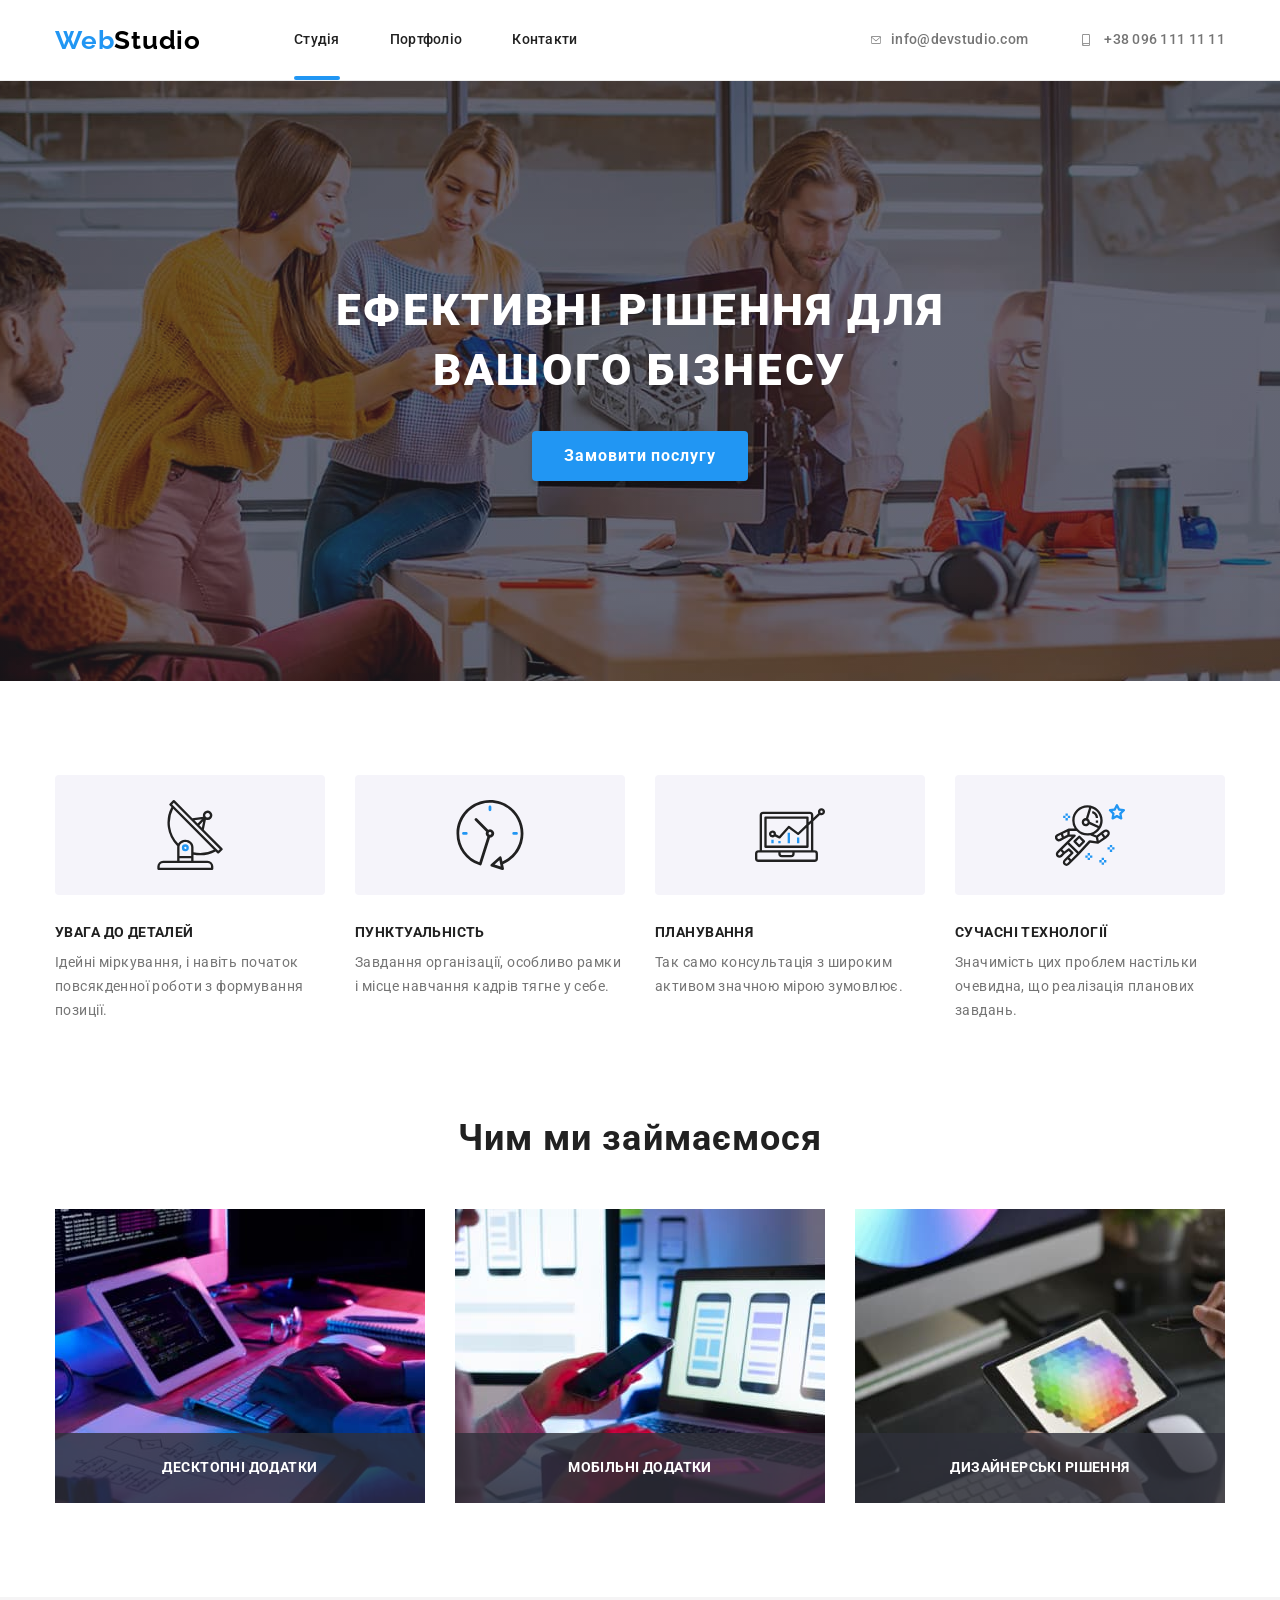
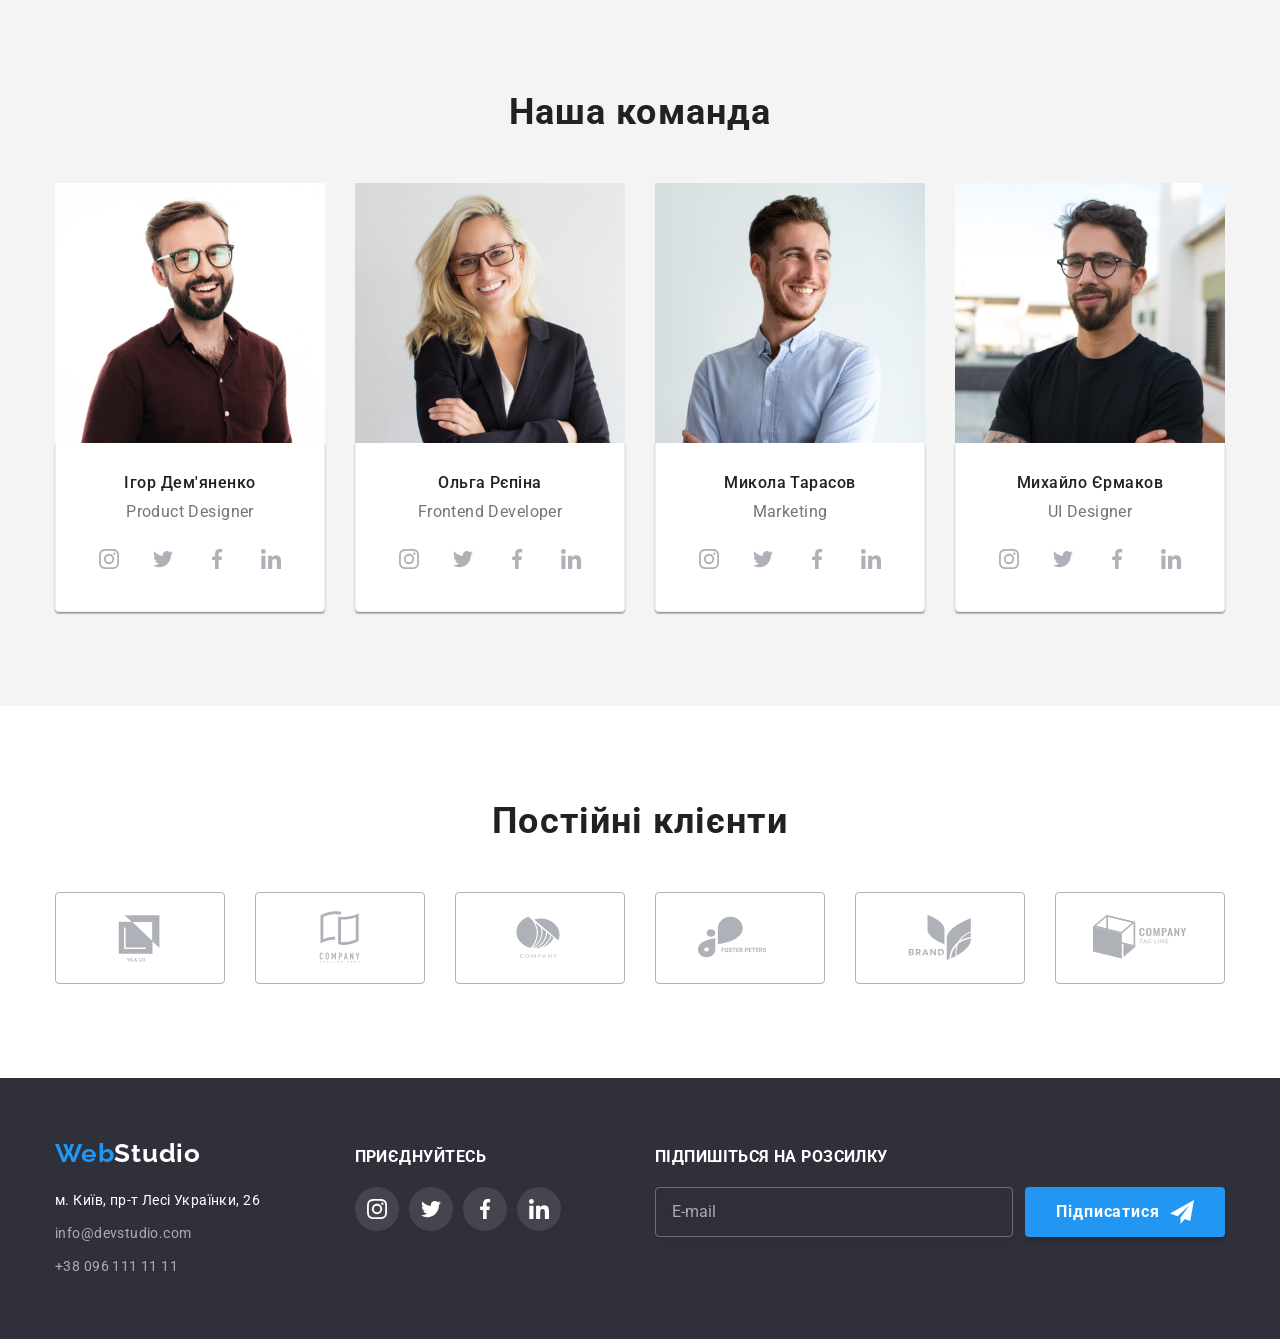
==== index.html @ af65abff "Initial commit" ====
<!DOCTYPE html>
<html lang="uk">
  <head>
    <meta charset="UTF-8" />
    <meta http-equiv="X-UA-Compatible" content="IE=edge" />
    <meta name="viewport" content="width=device-width, initial-scale=1.0" />
    <title>WebStudio</title>
    <!--Шрифты-->
    <link rel="preconnect" href="https://fonts.googleapis.com" />
    <link rel="preconnect" href="https://fonts.gstatic.com" crossorigin />
    <link
      href="https://fonts.googleapis.com/css2?family=Raleway:wght@700&family=Roboto:wght@400;500;700;900&display=swap"
      rel="stylesheet"
    />
    <!--normalize -->
    <link
      rel="stylesheet"
      href="https://cdnjs.cloudflare.com/ajax/libs/modern-normalize/1.1.0/modern-normalize.min.css"
    />
    <!--styles-->
    <link rel="stylesheet" href="./css/styles.css" />
    <link rel="stylesheet" href="./css/main.min.css" />
  </head>
  <body>
    <!--Шапка-->
    <header class="header">
      <div class="container container__header">
        <nav class="header-nav">
          <a class="logo link" href="./index.html"
            >Web<span class="logo-header">Studio</span></a
          >
          <ul class="header-nav__list">
            <li class="header-nav__item">
              <a class="header-nav__link link current" href="./index.html"
                >Студія</a
              >
            </li>
            <li class="header-nav__item">
              <a class="header-nav__link link" href="./portfolio.html"
                >Портфоліо</a
              >
            </li>
            <li class="header-nav__item">
              <a class="header-nav__link link" href="./index.html">Контакти</a>
            </li>
          </ul>
        </nav>
        <div class="container__connect">
          <ul class="header-list">
            <li class="header-item">
              <a class="header-link link" href="mailto:info@devstudio.com">
                <svg class="header-icon" width="10" height="16">
                  <use href="./images/icons.svg#icon-envelope"></use>
                </svg>
                info@devstudio.com</a
              >
            </li>
            <li class="header-item">
              <a class="header-link link" href="tel:+380961111111">
                <svg class="header-icon" width="16" height="12">
                  <use href="./images/icons.svg#icon-smartphone"></use>
                </svg>
                +38 096 111 11 11</a
              >
            </li>
          </ul>
        </div>
      </div>
    </header>
    <main>
      <!--Герой-->
      <section class="hero section">
        <div class="container">
          <h1 class="hero__title">Ефективні рішення для вашого бізнесу</h1>
          <button data-modal-open class="hero__button" type="button">
            Замовити послугу
          </button>
        </div>
      </section>
      <!--Преимущества-->
      <section class="features section">
        <div class="container">
          <h2 class="visually-hidden">Переваги</h2>
          <ul class="features__list">
            <li class="features__item">
              <div class="features__icons">
                <svg class="features-icon" width="70" height="70">
                  <use href="./images/icons.svg#icon-antenna"></use>
                </svg>
              </div>
              <h3 class="features__title">УВАГА ДО ДЕТАЛЕЙ</h3>
              <p class="features__text">
                Ідейні міркування, і навіть початок повсякденної роботи з
                формування позиції.
              </p>
            </li>
            <li class="features__item">
              <div class="features__icons">
                <svg class="features-icon" width="70" height="70">
                  <use href="./images/icons.svg#icon-clock"></use>
                </svg>
              </div>
              <h3 class="features__title">ПУНКТУАЛЬНІСТЬ</h3>
              <p class="features__text">
                Завдання організації, особливо рамки і місце навчання кадрів
                тягне у себе.
              </p>
            </li>
            <li class="features__item">
              <div class="features__icons">
                <svg class="features-icon" width="70" height="70">
                  <use href="./images/icons.svg#icon-diagram"></use>
                </svg>
              </div>
              <h3 class="features__title">ПЛАНУВАННЯ</h3>
              <p class="features__text">
                Так само консультація з широким активом значною мірою зумовлює.
              </p>
            </li>
            <li class="features__item">
              <div class="features__icons">
                <svg class="features-icon" width="70" height="70">
                  <use href="./images/icons.svg#icon-astronaut"></use>
                </svg>
              </div>
              <h3 class="features__title">СУЧАСНІ ТЕХНОЛОГІЇ</h3>
              <p class="features__text">
                Значимість цих проблем настільки очевидна, що реалізація
                планових завдань.
              </p>
            </li>
          </ul>
        </div>
      </section>
      <!--Виды работ-->
      <section class="works section">
        <div class="container">
          <h2 class="works-title">Чим ми займаємося</h2>
          <ul class="works-list">
            <li class="works-item">
              <img src="./images/box-1.jpg" alt="види робіт" width="370" />
              <div class="works-top">
                <p class="works-text">Десктопні додатки</p>
              </div>
            </li>
            <li class="works-item">
              <img src="./images/box-2.jpg" alt="види робіт" width="370" />
              <div class="works-top">
                <p class="works-text">Мобільні додатки</p>
              </div>
            </li>
            <li class="works-item">
              <img src="./images/box-3.jpg" alt="види робіт" width="370" />
              <div class="works-top">
                <p class="works-text">Дизайнерські рішення</p>
              </div>
            </li>
          </ul>
        </div>
      </section>
      <!--Команда-->
      <section class="team section">
        <div class="container">
          <h2 class="team-title">Наша команда</h2>
          <ul class="team-list">
            <li class="team-item">
              <img src="./images/com-1.jpg" alt="портрет" width="270" />
              <div class="team-wrap">
                <h3 class="team-title-secondary">Ігор Дем'яненко</h3>
                <p class="team-text" lang="en">Product Designer</p>
                <ul class="team-soc-list list">
                  <li class="team-soc-item">
                    <a href="" target="_blank" class="team-soc-link link">
                      <svg class="team-soc-icon" width="20" height="20">
                        <use href="./images/icons.svg#icon-instagram"></use>
                      </svg>
                    </a>
                  </li>
                  <li class="team-soc-item">
                    <a href="" target="_blank" class="team-soc-link link"
                      ><svg class="team-soc-icon" width="20" height="20">
                        <use href="./images/icons.svg#icon-twitter"></use>
                      </svg>
                    </a>
                  </li>
                  <li class="team-soc-item">
                    <a href="" target="_blank" class="team-soc-link link"
                      ><svg class="team-soc-icon" width="20" height="20">
                        <use href="./images/icons.svg#icon-facebook"></use>
                      </svg>
                    </a>
                  </li>
                  <li class="team-soc-item">
                    <a href="" target="_blank" class="team-soc-link link"
                      ><svg class="team-soc-icon" width="20" height="20">
                        <use href="./images/icons.svg#icon-linkedin"></use>
                      </svg>
                    </a>
                  </li>
                </ul>
              </div>
            </li>
            <li class="team-item">
              <img src="./images/com-2.jpg" alt="портрет" width="270" />
              <div class="team-wrap">
                <h3 class="team-title-secondary">Ольга Рєпіна</h3>
                <p class="team-text" lang="en">Frontend Developer</p>
                <ul class="team-soc-list list">
                  <li class="team-soc-item">
                    <a href="" target="_blank" class="team-soc-link link">
                      <svg class="team-soc-icon" width="20" height="20">
                        <use href="./images/icons.svg#icon-instagram"></use>
                      </svg>
                    </a>
                  </li>
                  <li class="team-soc-item">
                    <a href="" target="_blank" class="team-soc-link link"
                      ><svg class="team-soc-icon" width="20" height="20">
                        <use href="./images/icons.svg#icon-twitter"></use>
                      </svg>
                    </a>
                  </li>
                  <li class="team-soc-item">
                    <a href="" target="_blank" class="team-soc-link link"
                      ><svg class="team-soc-icon" width="20" height="20">
                        <use href="./images/icons.svg#icon-facebook"></use>
                      </svg>
                    </a>
                  </li>
                  <li class="team-soc-item">
                    <a href="" target="_blank" class="team-soc-link link"
                      ><svg class="team-soc-icon" width="20" height="20">
                        <use href="./images/icons.svg#icon-linkedin"></use>
                      </svg>
                    </a>
                  </li>
                </ul>
              </div>
            </li>
            <li class="team-item">
              <img src="./images/com-3.jpg" alt="портрет" width="270" />
              <div class="team-wrap">
                <h3 class="team-title-secondary">Микола Тарасов</h3>
                <p class="team-text" lang="en">Marketing</p>
                <ul class="team-soc-list list">
                  <li class="team-soc-item">
                    <a href="" target="_blank" class="team-soc-link link">
                      <svg class="team-soc-icon" width="20" height="20">
                        <use href="./images/icons.svg#icon-instagram"></use>
                      </svg>
                    </a>
                  </li>
                  <li class="team-soc-item">
                    <a href="" target="_blank" class="team-soc-link link"
                      ><svg class="team-soc-icon" width="20" height="20">
                        <use href="./images/icons.svg#icon-twitter"></use>
                      </svg>
                    </a>
                  </li>
                  <li class="team-soc-item">
                    <a href="" target="_blank" class="team-soc-link link"
                      ><svg class="team-soc-icon" width="20" height="20">
                        <use href="./images/icons.svg#icon-facebook"></use>
                      </svg>
                    </a>
                  </li>
                  <li class="team-soc-item">
                    <a href="" target="_blank" rel="" class="team-soc-link link"
                      ><svg class="team-soc-icon" width="20" height="20">
                        <use href="./images/icons.svg#icon-linkedin"></use>
                      </svg>
                    </a>
                  </li>
                </ul>
              </div>
            </li>
            <li class="team-item">
              <img src="./images/com-4.jpg" alt="портрет" width="270" />
              <div class="team-wrap">
                <h3 class="team-title-secondary">Михайло Єрмаков</h3>
                <p class="team-text" lang="en">UI Designer</p>
                <ul class="team-soc-list list">
                  <li class="team-soc-item">
                    <a href="" target="_blank" class="team-soc-link link">
                      <svg class="team-soc-icon" width="20" height="20">
                        <use href="./images/icons.svg#icon-instagram"></use>
                      </svg>
                    </a>
                  </li>
                  <li class="team-soc-item">
                    <a href="" target="_blank" class="team-soc-link link"
                      ><svg class="team-soc-icon" width="20" height="20">
                        <use href="./images/icons.svg#icon-twitter"></use>
                      </svg>
                    </a>
                  </li>
                  <li class="team-soc-item">
                    <a href="" target="_blank" class="team-soc-link link"
                      ><svg class="team-soc-icon" width="20" height="20">
                        <use href="./images/icons.svg#icon-facebook"></use>
                      </svg>
                    </a>
                  </li>
                  <li class="team-soc-item">
                    <a href="" target="_blank" class="team-soc-link link">
                      <svg class="team-soc-icon" width="20" height="20">
                        <use href="./images/icons.svg#icon-linkedin"></use>
                      </svg>
                    </a>
                  </li>
                </ul>
              </div>
            </li>
          </ul>
        </div>
      </section>
      <!--Клиенты-->
      <section class="section">
        <div class="container">
          <h2 class="clients-title">Постійні клієнти</h2>
          <ul class="clients-list list">
            <li class="clients-item">
              <a href="" class="clients-link link">
                <svg class="clients-soc-icon" width="106" height="60">
                  <use href="./images/icons.svg#icon-Logo-1"></use>
                </svg>
              </a>
            </li>
            <li class="clients-item">
              <a href="" class="clients-link link">
                <svg class="clients-soc-icon" width="106" height="60">
                  <use href="./images/icons.svg#icon-Logo-2"></use>
                </svg>
              </a>
            </li>
            <li class="clients-item">
              <a href="" class="clients-link link">
                <svg class="clients-soc-icon" width="106" height="60">
                  <use href="./images/icons.svg#icon-Logo-3"></use>
                </svg>
              </a>
            </li>
            <li class="clients-item">
              <a href="" class="clients-link link">
                <svg class="clients-soc-icon" width="106" height="60">
                  <use href="./images/icons.svg#icon-Logo-4"></use>
                </svg>
              </a>
            </li>
            <li class="clients-item">
              <a href="" class="clients-link link">
                <svg class="clients-soc-icon" width="106" height="60">
                  <use href="./images/icons.svg#icon-Logo-5"></use>
                </svg>
              </a>
            </li>
            <li class="clients-item">
              <a href="" class="clients-link link">
                <svg class="clients-soc-icon" width="106" height="60">
                  <use href="./images/icons.svg#icon-Logo-6"></use>
                </svg>
              </a>
            </li>
          </ul>
        </div>
      </section>
    </main>
    <footer class="footer">
      <div class="container">
        <div class="footer-wrap">
          <div class="footer-left">
            <a class="logo link" href="./index.html"
              >Web<span class="logo-secondary">Studio</span></a
            >
            <address class="address">
              <ul class="footer-list">
                <li class="footer-item">
                  <a class="footer-link link address" href=""
                    >м. Київ, пр-т Лесі Українки, 26</a
                  >
                </li>
                <li class="footer-item">
                  <a class="footer-link link" href="malto:info@devstudio.com"
                    >info@devstudio.com</a
                  >
                </li>
                <li class="footer-item">
                  <a class="footer-link link" href="tel:+380961111111"
                    >+38 096 111 11 11</a
                  >
                </li>
              </ul>
            </address>
          </div>
          <div class="footer-right">
            <h3 class="footer-title">приєднуйтесь</h3>
            <ul class="footer-soc-list list">
              <li class="footer-soc-item">
                <a href="" target="_blank" class="footer-soc-link link">
                  <svg class="footer-soc-icon" width="20" height="20">
                    <use href="./images/icons.svg#icon-instagram"></use>
                  </svg>
                </a>
              </li>
              <li class="footer-soc-item">
                <a href="" target="_blank" class="footer-soc-link link"
                  ><svg class="footer-soc-icon" width="20" height="20">
                    <use href="./images/icons.svg#icon-twitter"></use>
                  </svg>
                </a>
              </li>
              <li class="footer-soc-item">
                <a href="" target="_blank" class="footer-soc-link link"
                  ><svg class="footer-soc-icon" width="20" height="20">
                    <use href="./images/icons.svg#icon-facebook"></use>
                  </svg>
                </a>
              </li>
              <li class="footer-soc-item">
                <a href="" target="_blank" class="footer-soc-link link"
                  ><svg class="footer-soc-icon" width="20" height="20">
                    <use href="./images/icons.svg#icon-linkedin"></use>
                  </svg>
                </a>
              </li>
            </ul>
          </div>
          <div class="footer-online">
            <h3 class="footer-online-title">Підпишіться на розсилку</h3>
            <form class="online-form">
              <input
                type="email"
                name="online-email"
                placeholder="E-mail"
                class="online-input"
              />
              <button type="submit" class="online-button">
                Підписатися
                <svg class="online-icon" width="24" height="24">
                  <use href="./images/icons.svg#icon-send"></use>
                </svg>
              </button>
            </form>
          </div>
        </div>
      </div>
    </footer>
    <div data-modal class="backdrop is-hidden">
      <div class="modal">
        <button data-modal-close class="modal-close" type="button">
          <svg class="modal-close-icon" width="18" height="18">
            <use href="./images/icons.svg#icon-close-black"></use>
          </svg>
        </button>
        <p class="modal-title">Залишайте свої дані, ми вам передзвонимо</p>
        <form class="modal-form">
          <div class="modal-field">
            <label for="user-name" class="input-label">Ім'я</label>
            <div class="input-wrap">
              <input
                type="text"
                name="user-name"
                id="user-name"
                class="modal-input"
              />
              <svg class="modal-input-icon" width="18" height="18">
                <use href="./images/icons.svg#icon-person"></use>
              </svg>
            </div>
          </div>
          <div class="modal-field">
            <label for="user-tel" class="input-label">Телефон</label>
            <div class="input-wrap">
              <input
                type="tel"
                name="user-tel"
                id="user-tel"
                class="modal-input"
              />
              <svg class="modal-input-icon" width="18" height="18">
                <use href="./images/icons.svg#icon-phone"></use>
              </svg>
            </div>
          </div>
          <div class="modal-field">
            <label for="user-email" class="input-label">Пошта</label>
            <div class="input-wrap">
              <input
                type="email"
                name="user-email"
                id="user-email"
                class="modal-input"
              />
              <svg class="modal-input-icon" width="18" height="18">
                <use href="./images/icons.svg#icon-email"></use>
              </svg>
            </div>
          </div>
          <div class="textarea-field">
            <label for="user-comment" class="input-label">Коментар</label>
            <textarea
              name="user-comment"
              id="user-comment"
              class="modal-textarea"
              placeholder="Введіть текст"
            ></textarea>
          </div>
          <div class="modal-checkbox">
            <input
              class="checkbox"
              type="checkbox"
              name="consent"
              id="consent"
            />
            <label class="checkbox-label" for="consent">
              <span>
                <svg class="checkbox-icon" width="16" heigh="15">
                  <use href="./images/icons.svg#icon-check"></use>
                </svg>
              </span>
              Погоджуюся з розсилкою та приймаю
              <a class="checkbox-link" href=""> Умови договору</a></label
            >
          </div>
          <button type="submit" class="modal-button">Відправити</button>
        </form>
      </div>
    </div>

    <script src="./js/mogal.js"></script>
  </body>
</html>
---- css/main.min.css ----
body{font-family:Roboto,sans-serif;color:var(--primery-text-color);background-color:var(--additional-color);font-size:14px;letter-spacing:.03em}html{box-sizing:border-box}*,*::after,*::before{box-sizing:inherit}h1,h2,h3,h4,h5,h6,p{margin:0}ul,ol{margin:0;padding-left:0;list-style:none}.link{text-decoration:none;color:inherit}img{display:block;max-width:100%;height:auto}address{font-style:normal}button{cursor:pointer}.container{width:1200px;padding-left:15px;padding-right:15px;margin:0 auto}.section{padding-top:94px;padding-bottom:94px}:root{--primery-text-color: #757575;--title-text-color: #212121;--accent-color: #2196f3;--additional-color: #ffffff}.clients-title{font-size:36px;line-height:1.17;text-align:center;letter-spacing:.03em;color:var(--title-text-color);margin-bottom:50px}.clients-list{display:flex;justify-content:center;gap:30px}.clients-item{width:calc((100% - 150px)/6);height:92px}.clients-link{width:100%;height:100%;display:flex;align-items:center;justify-content:center;color:#afb1b8;border:1px solid #afb1b8;border-radius:4px;transition:color 250ms cubic-bezier(0.4, 0, 0.2, 1),border-color 250ms cubic-bezier(0.4, 0, 0.2, 1)}.clients-link:hover,.clients-link:focus{color:var(--accent-color);border-color:var(--accent-color)}.clients-soc-icon{fill:currentColor}.features{padding-bottom:0}.features__list{display:flex;gap:30px}.visually-hidden{position:absolute;white-space:nowrap;width:1px;height:1px;overflow:hidden;border:0;padding:0;clip:rect(0 0 0 0);-webkit-clip-path:inset(50%);clip-path:inset(50%);margin:-1px}.features__title{color:var(--title-text-color);font-size:14px;line-height:1.14;letter-spacing:.03em;text-transform:uppercase;margin-bottom:10px}.features__item{width:270px}.features__text{line-height:1.71}.features__icons{display:flex;width:270px;height:120px;align-items:center;justify-content:center;background-color:#f5f4fa;border-radius:4px;margin-bottom:30px}.footer{padding:60px 0;background-color:#2f303a}.footer .logo{margin-right:0}.footer-wrap{display:flex;align-items:baseline;justify-content:space-between}.footer-link{transition:color 250ms cubic-bezier(0.4, 0, 0.2, 1)}.footer-link:hover,.footer-link:focus{color:var(--accent-color)}.address{margin-top:20px}.footer-item:not(:last-child){margin-bottom:9px}.logo-secondary{color:var(--additional-color)}.footer-link.address{color:var(--additional-color);line-height:1.71;letter-spacing:.03em}.footer-link{color:rgba(255,255,255,.6);line-height:1.71;letter-spacing:.03em;font-style:normal}.footer-title{color:var(--additional-color);font-weight:700;line-height:1.14;letter-spacing:.03em;text-transform:uppercase}.footer-soc-list{display:flex;justify-items:center;gap:10px;margin-top:20px}.footer-soc-item{width:44px;height:44px}.footer-soc-link{width:100%;height:100%;display:flex;align-items:center;justify-content:center;border-radius:50%;background-color:rgba(255,255,255,.1);transition:background-color 250ms cubic-bezier(0.4, 0, 0.2, 1)}.footer-soc-link:hover,.footer-soc-link:focus{background-color:var(--accent-color)}.footer-soc-icon{fill:var(--additional-color)}.footer-online-title{line-height:1.14;text-transform:uppercase;color:#fff;margin-bottom:20px}.online-form{display:flex}.online-input{width:358px;height:50px;margin-right:12px;padding:15px 16px;border:1px solid rgba(255,255,255,.3019607843);filter:drop-shadow(0px 4px 4px rgba(0, 0, 0, 0.15));border-radius:4px;color:var(--additional-color);background-color:rgba(0,0,0,0)}.online-input::-moz-placeholder{font-size:16px;line-height:1.25;color:rgba(255,255,255,.6)}.online-input:-ms-input-placeholder{font-size:16px;line-height:1.25;color:rgba(255,255,255,.6)}.online-input::placeholder{font-size:16px;line-height:1.25;color:rgba(255,255,255,.6)}.online-button{width:200px;height:50px;font-weight:700;font-size:16px;line-height:1.88;letter-spacing:.06em;display:flex;align-items:center;justify-content:center;gap:10px;color:#fff;background-color:var(--accent-color);box-shadow:0px 4px 4px rgba(0,0,0,.15);border-radius:4px;border:none}.online-icon{align-items:center;justify-content:center}.header{background-color:var(--additional-color);border-bottom:1px solid #ececec}.container__header{display:flex}.container__connect{margin-left:auto}.header-nav{display:flex;align-items:center}.header-nav__list{display:flex;gap:50px}.header-list{display:flex;gap:50px}.logo{font-family:"Raleway",sans-serif;font-style:normal;color:var(--accent-color);font-weight:700;font-size:26px;line-height:1.19;letter-spacing:.03em;margin-right:93px;margin-left:auto}.logo:hover,.logo:focus{color:var(--accent-color)}.logo-header{color:#000}.header-nav__link{color:var(--title-text-color);font-weight:500;line-height:1.14;letter-spacing:.02em;display:flex;align-items:baseline;padding:32px 0;transition:color 250ms cubic-bezier(0.4, 0, 0.2, 1)}.header-nav__link:hover,.header-nav__link:focus,.header-nav__link .header-nav__link.current{color:var(--accent-color)}.header-nav__item{position:relative}.current::after{content:" ";display:block;position:absolute;bottom:0;height:4px;width:100%;background-color:#2196f3;border-radius:2px}.header-link{color:var(--primery-text-color);font-weight:500;line-height:1.14;letter-spacing:.02em;display:flex;padding-top:32px;padding-bottom:32px;align-items:center;gap:10px;transition:color 250ms cubic-bezier(0.4, 0, 0.2, 1)}.header-link:hover,.header-link:focus{color:var(--accent-color)}.header-icon{fill:currentColor}.hero{padding:200px 0;text-align:center;background-image:linear-gradient(rgba(47, 48, 58, 0.4), rgba(47, 48, 58, 0.4)),url(../images/hero-bg.jpg);background-repeat:no-repeat;background-position:center;background-size:cover;max-width:1600px;margin:0 auto}.hero__title{color:var(--additional-color);font-weight:900;font-size:44px;line-height:1.36;text-align:center;letter-spacing:.06em;text-transform:uppercase;width:696px;height:120px;margin-right:auto;margin-bottom:30px;margin-left:auto}.hero__button{font-family:inherit;color:var(--additional-color);background-color:var(--accent-color);font-weight:700;font-size:16px;line-height:1.88;display:flex;align-items:center;text-align:center;letter-spacing:.06em;padding:10px 32px;min-width:216px;height:50px;box-shadow:0px 4px 4px rgba(0,0,0,.15);border-radius:4px;margin:0 auto;border:none}.backdrop{position:fixed;top:0;width:100%;height:100%;background-color:rgba(0,0,0,.2);transition:opacity 250ms cubic-bezier(0.4, 0, 0.2, 1),visibility 250ms cubic-bezier(0.4, 0, 0.2, 1)}.backdrop.is-hidden{visibility:hidden;opacity:0;pointer-events:none}.modal{position:absolute;top:50%;left:50%;transform:translate(-50%, -50%);width:528px;min-height:581px;background-color:var(--additional-color);box-shadow:0px 1px 3px rgba(0,0,0,.12),0px 1px 1px rgba(0,0,0,.14),0px 2px 1px rgba(0,0,0,.2);border-radius:4px;padding:40px}.modal-close{width:30px;height:30px;background-color:rgba(0,0,0,0);border-radius:50%;border:1px solid rgba(0,0,0,.1);position:absolute;right:8px;top:8px;display:flex;align-items:center;justify-content:center;transition:color 250ms cubic-bezier(0.4, 0, 0.2, 1)}.modal-close:hover,.modal-close:focus{color:var(--accent-color)}.modal-close-icon{fill:currentColor}.modal-title{font-weight:700;font-size:20px;line-height:1.15;text-align:center;margin-bottom:12px;color:var(--title-text-color)}.modal-field{margin-bottom:10px}.input-label{display:block;font-size:12px;line-height:1.17;margin-bottom:4px;letter-spacing:.01em;color:#757575}.modal-input{width:100%;height:40px;border:1px solid rgba(33,33,33,.2);border-radius:4px;padding:11px 35px;outline:rgba(0,0,0,0);transition:border 250ms cubic-bezier(0.4, 0, 0.2, 1)}.modal-input:focus{border:1px solid #2196f3}.textarea-field{margin-bottom:20px}.modal-textarea{display:block;width:100%;height:120px;border:1px solid rgba(33,33,33,.2);border-radius:4px;padding:12px 16px;resize:none;transition:border 250ms cubic-bezier(0.4, 0, 0.2, 1);outline:none}.modal-textarea:focus{border:1px solid #2196f3}.modal-textarea::-moz-placeholder{font-size:12px;line-height:1.67;letter-spacing:.01em;color:rgba(117,117,117,.5)}.modal-textarea:-ms-input-placeholder{font-size:12px;line-height:1.67;letter-spacing:.01em;color:rgba(117,117,117,.5)}.modal-textarea::placeholder{font-size:12px;line-height:1.67;letter-spacing:.01em;color:rgba(117,117,117,.5)}.modal-button{font-weight:700;font-size:16px;line-height:1.88;padding:10px 52px;display:flex;align-items:center;text-align:center;letter-spacing:.06em;color:var(--additional-color);background-color:#2196f3;box-shadow:0px 4px 4px rgba(0,0,0,.15);min-width:200px;height:50px;border-radius:4px;border:none;margin:0 auto;transition:background-color 250ms cubic-bezier(0.4, 0, 0.2, 1)}.modal-button:focus,.modal-button:hover{background-color:#188ce8}.input-wrap{position:relative}.modal-input-icon{position:absolute;left:12px;top:50%;transform:translateY(-50%);transition:fill 250ms cubic-bezier(0.4, 0, 0.2, 1)}.modal-input:focus+.modal-input-icon{fill:var(--accent-color)}.modal-checkbox{margin-bottom:30px}.checkbox{-webkit-appearance:none;-moz-appearance:none;appearance:none}.checkbox-label{line-height:1.71;color:#757575;margin-left:10px;display:flex;align-items:center;justify-content:center}.checkbox-label span{width:16px;height:15px;border:2px solid #000;border-radius:3px;margin-right:8px;display:flex;align-items:center;justify-content:center;fill:rgba(0,0,0,0);transition:background-color 250ms cubic-bezier(0.4, 0, 0.2, 1),border-color 250ms cubic-bezier(0.4, 0, 0.2, 1),fill 250ms cubic-bezier(0.4, 0, 0.2, 1)}.checkbox:checked+.checkbox-label span{background-color:var(--accent-color);border-color:rgba(0,0,0,0);fill:var(--additional-color)}.checkbox-link{color:var(--accent-color);padding-left:5px}.team{background-color:#f5f4f5}.team-list{display:flex;gap:30px}.team-title{margin-bottom:50px}.team-title-secondary{color:var(--title-text-color);font-weight:500;font-size:16px;line-height:1.19;text-align:center;letter-spacing:.03em;margin-bottom:10px}.team-item{width:calc((100% - 90px)/4)}.team-wrap{padding-top:30px;padding-bottom:30px;background-color:var(--additional-color);border-right:1px solid #eee;border-bottom:1px solid #eee;border-left:1px solid #eee;border-radius:0px 0px 4px 4px;box-shadow:0px 1px 3px rgba(0,0,0,.12),0px 1px 1px rgba(0,0,0,.14),0px 2px 1px rgba(0,0,0,.2)}.team-text{font-size:16px;line-height:1.19;text-align:center;margin-bottom:16px}.team-soc-list{display:flex;justify-content:center;gap:10px}.team-soc-item{width:44px;height:44px}.team-soc-link{width:100%;height:100%;display:flex;align-items:center;justify-content:center;border-radius:50%;color:#afb1b8;transition:color 250ms cubic-bezier(0.4, 0, 0.2, 1),background-color 250ms cubic-bezier(0.4, 0, 0.2, 1)}.team-soc-link:hover,.team-soc-link:focus{background-color:var(--accent-color);color:var(--additional-color)}.team-soc-icon{fill:currentColor}.works-title{margin-bottom:50px}.works-item{width:calc((100% - 60px)/3);position:relative}.works-list{display:flex;gap:30px}.works-title,.team-title{color:var(--title-text-color);font-size:36px;line-height:1.17;text-align:center;letter-spacing:.03em}.works-top{display:flex}.works-text{position:absolute;bottom:0;padding-top:27px;width:100%;height:70px;font-weight:700;line-height:1.14;text-align:center;text-transform:uppercase;color:var(--additional-color);background-color:rgba(47,48,58,.8);align-items:center;justify-content:center}.portfolio{background-color:var(--additional-color)}.filter-list{display:flex;gap:8px;justify-content:center;margin-bottom:50px}.button{color:var(--title-text-color);background:#f5f4fa;font-family:inherit;font-weight:500;font-size:16px;line-height:1.62;text-align:center;letter-spacing:.03em;border-radius:4px;padding:6px 25px;min-width:73px;border:none;transition:color 250ms cubic-bezier(0.4, 0, 0.2, 1),background-color 250ms cubic-bezier(0.4, 0, 0.2, 1),box-shadow 250ms cubic-bezier(0.4, 0, 0.2, 1)}.button:hover,.button:focus{color:var(--additional-color);background-color:var(--accent-color);box-shadow:0px 3px 1px rgba(0,0,0,.1),0px 1px 2px rgba(0,0,0,.08),0px 2px 2px rgba(0,0,0,.12)}.filter{display:flex;flex-wrap:wrap;gap:30px}.filter-item{width:calc((100% - 60px)/3)}.filter-item:hover .filter-top-text,.filter-item:focus .filter-top-text{transform:translateX(0)}.filter-link{display:block;transition:box-shadow 250ms cubic-bezier(0.4, 0, 0.2, 1)}.filter-link:hover,.filter-link:focus{box-shadow:0px 1px 1px rgba(0,0,0,.12),0px 4px 4px rgba(0,0,0,.06),1px 4px 6px rgba(0,0,0,.16)}.filter-top-wrap{position:relative;overflow:hidden}.filter-top-text{position:absolute;top:0;padding:63px 24px;height:100%;font-size:18px;line-height:1.56;color:var(--additional-color);background-color:rgba(33,150,243,.9);transform:translateY(100%);transition:transform 250ms cubic-bezier(0.4, 0, 0.2, 1)}.filter-wrap{padding:20px 24px;background-color:var(--additional-color);border-right:1px solid #eee;border-bottom:1px solid #eee;border-left:1px solid #eee}.filter-title{color:var(--title-text-color);font-size:18px;line-height:2;letter-spacing:.06em;margin-bottom:4px}.filter-text{color:var(--primery-text-color);font-size:16px;line-height:1.88;letter-spacing:.03em}/*# sourceMappingURL=main.min.css.map */
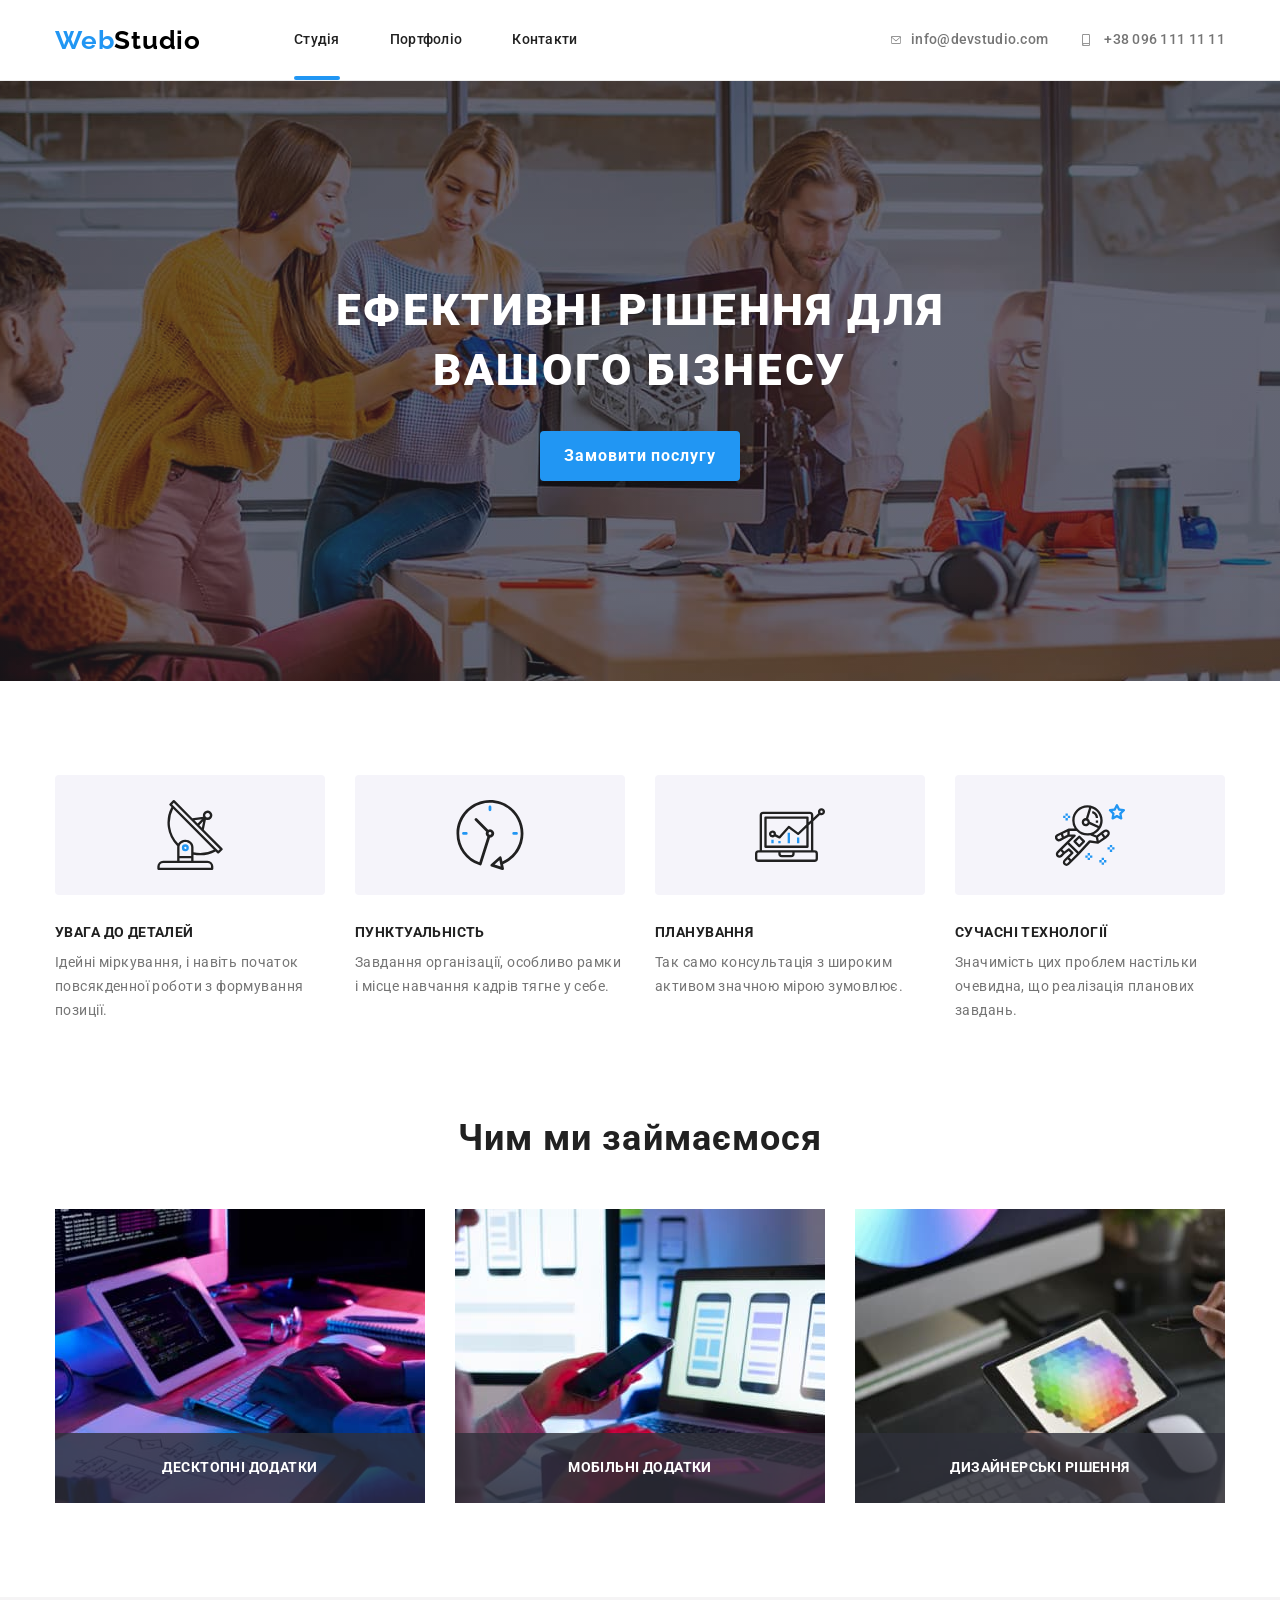
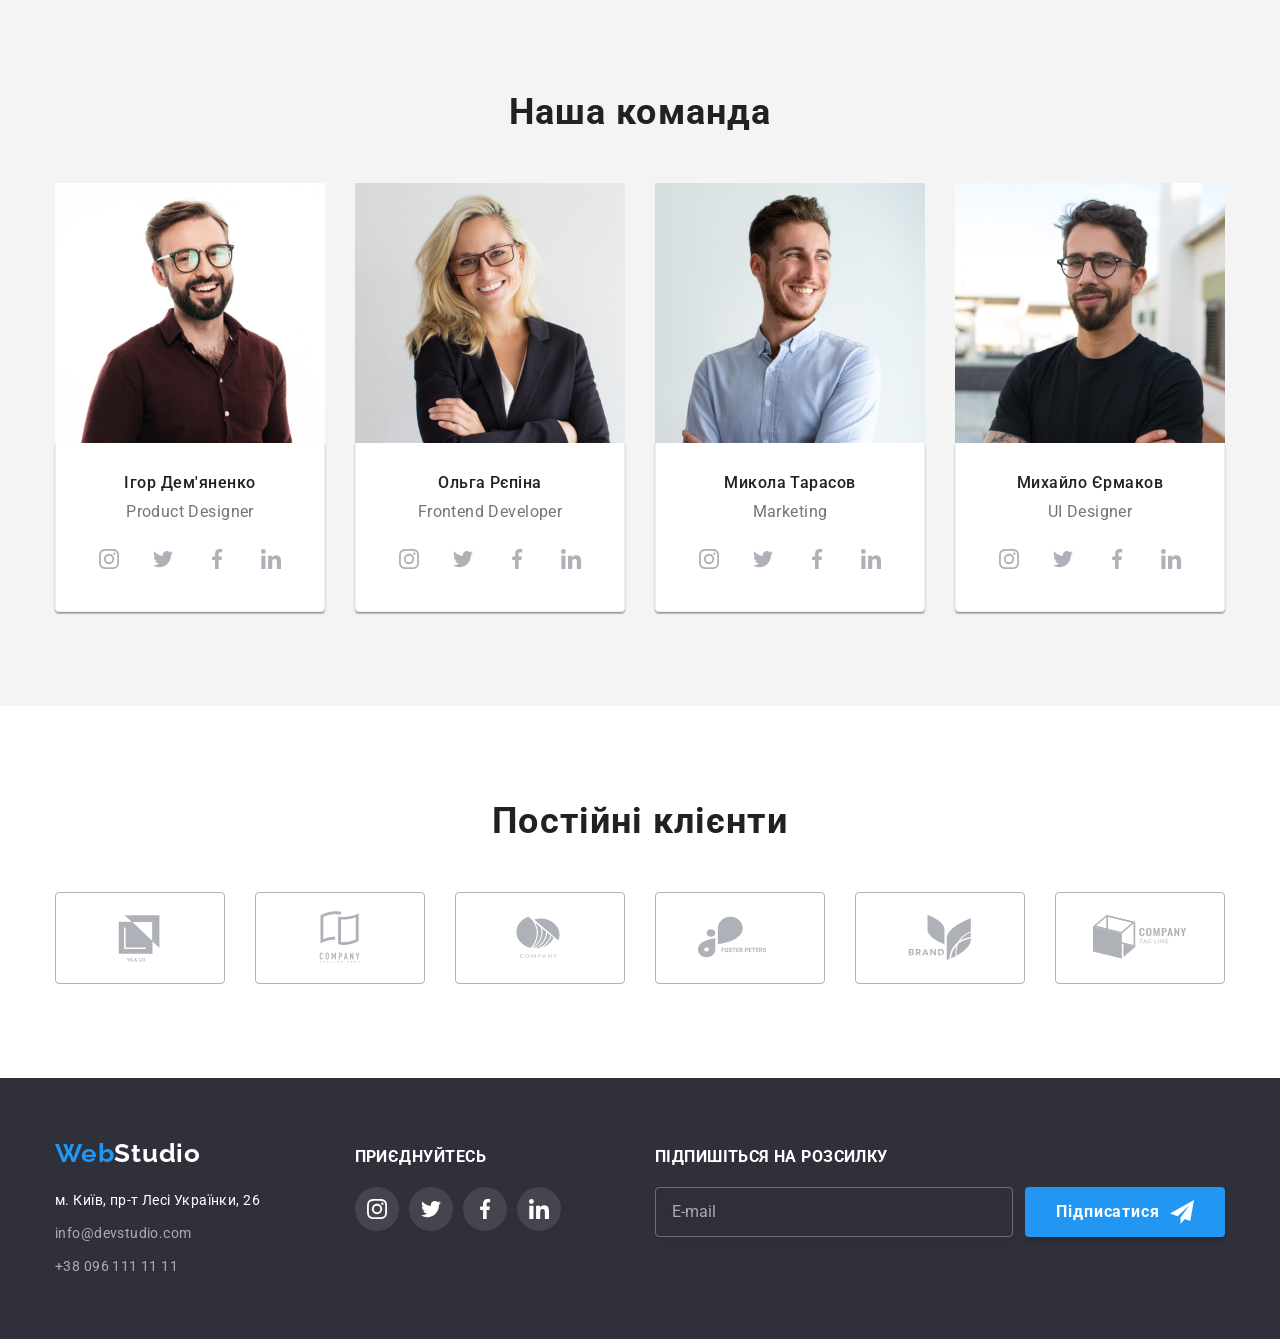
==== commit facef248: "add hw 8" ====
--- a/index.html
+++ b/index.html
@@ -65,6 +65,74 @@
             </li>
           </ul>
         </div>
+        <button type="button" class="menu-open" data-menu-open>
+          <svg class="menu-open-icon" width="40" height="40">
+            <use href="./images/icons.svg#icon-menu"></use>
+          </svg>
+        </button>
+      </div>
+      <div class="header-menu is-hidden" data-menu>
+        <button type="button" class="menu-close" data-menu-close>
+          <svg class="menu-close-icon" width="40" height="40">
+            <use href="./images/icons.svg#icon-close"></use>
+          </svg>
+        </button>
+        <div class="container">
+          <div class="menu-top">
+            <ul class="header-menu-list">
+              <li class="header-menu-item">
+                <a class="header-menu-link link current" href="./index.html"
+                  >Студія</a
+                >
+              </li>
+              <li class="header-menu-item">
+                <a class="header-menu-link link" href="./portfolio.html"
+                  >Портфоліо</a
+                >
+              </li>
+              <li class="header-menu-item">
+                <a class="header-menu-link link" href="./index.html"
+                  >Контакти</a
+                >
+              </li>
+            </ul>
+          </div>
+          <div class="menu-bottom">
+            <div class="menu-connect">
+              <ul class="menu-connect-list">
+                <li class="menu-connect-item">
+                  <a class="menu-tel-link link" href="tel:+380961111111">
+                    +38 096 111 11 11</a
+                  >
+                </li>
+                <li class="menu-mail-item">
+                  <a
+                    class="menu-connect-link link"
+                    href="mailto:info@devstudio.com"
+                  >
+                    info@devstudio.com</a
+                  >
+                </li>
+              </ul>
+            </div>
+            <div class="soc-menu">
+              <ul class="soc-menu-list">
+                <li class="soc-menu-item">
+                  <a class="soc-menu-link link" href="">Instagram</a>
+                </li>
+                <li class="soc-menu-item">
+                  <a class="soc-menu-link link" href="">Twitter</a>
+                </li>
+                <li class="soc-menu-item">
+                  <a class="soc-menu-link link" href="">Facebook</a>
+                </li>
+                <li class="soc-menu-item">
+                  <a class="soc-menu-link link" href="">LinkedIn</a>
+                </li>
+              </ul>
+            </div>
+          </div>
+        </div>
       </div>
     </header>
     <main>
@@ -138,19 +206,37 @@
           <h2 class="works-title">Чим ми займаємося</h2>
           <ul class="works-list">
             <li class="works-item">
-              <img src="./images/box-1.jpg" alt="види робіт" width="370" />
+              <picture>
+                <source
+                  srcset="./images/box-1.jpg 1x, ./images/box-1-2x.jpg 2x"
+                  media="(min-width: 1200px)"
+                />
+                <img src="./images/box-1.jpg" alt="види робіт" width="370" />
+              </picture>
               <div class="works-top">
                 <p class="works-text">Десктопні додатки</p>
               </div>
             </li>
             <li class="works-item">
-              <img src="./images/box-2.jpg" alt="види робіт" width="370" />
+              <picture>
+                <source
+                  srcset="./images/box-2.jpg 1x, ./images/box-2-2x.jpg 2x"
+                  media="(min-width: 1200px)"
+                />
+                <img src="./images/box-2.jpg" alt="види робіт" width="370" />
+              </picture>
               <div class="works-top">
                 <p class="works-text">Мобільні додатки</p>
               </div>
             </li>
             <li class="works-item">
-              <img src="./images/box-3.jpg" alt="види робіт" width="370" />
+              <picture>
+                <source
+                  srcset="./images/box-3.jpg 1x, ./images/box-3-2x.jpg 2x"
+                  media="(min-width: 1200px)"
+                />
+                <img src="./images/box-3.jpg" alt="види робіт" width="370" />
+              </picture>
               <div class="works-top">
                 <p class="works-text">Дизайнерські рішення</p>
               </div>
@@ -164,7 +250,28 @@
           <h2 class="team-title">Наша команда</h2>
           <ul class="team-list">
             <li class="team-item">
-              <img src="./images/com-1.jpg" alt="портрет" width="270" />
+              <picture>
+                <source
+                  srcset="./images/com-1.jpg 1x, ./images/com-1-2x.jpg 2x"
+                  media="(min-width: 1200px)"
+                />
+                <source
+                  srcset="
+                    ./images/com-1-tablet.jpg    1x,
+                    ./images/com-1-tablet-2x.jpg 2x
+                  "
+                  media="(min-width: 768px)"
+                />
+                <source
+                  srcset="
+                    ./images/com-1-mob.jpg    1x,
+                    ./images/com-1-mob-2x.jpg 2x
+                  "
+                  media="(min-width: 320px)"
+                />
+                <img src="./images/com-1.jpg" alt="портрет" width="450" />
+              </picture>
+
               <div class="team-wrap">
                 <h3 class="team-title-secondary">Ігор Дем'яненко</h3>
                 <p class="team-text" lang="en">Product Designer</p>
@@ -201,7 +308,27 @@
               </div>
             </li>
             <li class="team-item">
-              <img src="./images/com-2.jpg" alt="портрет" width="270" />
+              <picture>
+                <source
+                  srcset="./images/com-2.jpg 1x, ./images/com-2-2x.jpg 2x"
+                  media="(min-width: 1200px)"
+                />
+                <source
+                  srcset="
+                    ./images/com-2-tablet.jpg    1x,
+                    ./images/com-2-tablet-2x.jpg 2x
+                  "
+                  media="(min-width: 768px)"
+                />
+                <source
+                  srcset="
+                    ./images/com-2-mob.jpg    1x,
+                    ./images/com-2-mob-2x.jpg 2x
+                  "
+                  media="(min-width: 320px)"
+                />
+                <img src="./images/com-2.jpg" alt="портрет" width="450" />
+              </picture>
               <div class="team-wrap">
                 <h3 class="team-title-secondary">Ольга Рєпіна</h3>
                 <p class="team-text" lang="en">Frontend Developer</p>
@@ -238,7 +365,27 @@
               </div>
             </li>
             <li class="team-item">
-              <img src="./images/com-3.jpg" alt="портрет" width="270" />
+              <picture>
+                <source
+                  srcset="./images/com-3.jpg 1x, ./images/com-3-2x.jpg 2x"
+                  media="(min-width: 1200px)"
+                />
+                <source
+                  srcset="
+                    ./images/com-3-tablet.jpg    1x,
+                    ./images/com-3-tablet-2x.jpg 2x
+                  "
+                  media="(min-width: 768px)"
+                />
+                <source
+                  srcset="
+                    ./images/com-3-mob.jpg    1x,
+                    ./images/com-3-mob-2x.jpg 2x
+                  "
+                  media="(min-width: 320px)"
+                />
+                <img src="./images/com-3.jpg" alt="портрет" width="450" />
+              </picture>
               <div class="team-wrap">
                 <h3 class="team-title-secondary">Микола Тарасов</h3>
                 <p class="team-text" lang="en">Marketing</p>
@@ -275,7 +422,27 @@
               </div>
             </li>
             <li class="team-item">
-              <img src="./images/com-4.jpg" alt="портрет" width="270" />
+              <picture>
+                <source
+                  srcset="./images/com-4.jpg 1x, ./images/com-4-2x.jpg 2x"
+                  media="(min-width: 1200px)"
+                />
+                <source
+                  srcset="
+                    ./images/com-4-tablet.jpg    1x,
+                    ./images/com-4-tablet-2x.jpg 2x
+                  "
+                  media="(min-width: 768px)"
+                />
+                <source
+                  srcset="
+                    ./images/com-4-mob.jpg    1x,
+                    ./images/com-4-mob-2x.jpg 2x
+                  "
+                  media="(min-width: 320px)"
+                />
+                <img src="./images/com-4.jpg" alt="портрет" width="450" />
+              </picture>
               <div class="team-wrap">
                 <h3 class="team-title-secondary">Михайло Єрмаков</h3>
                 <p class="team-text" lang="en">UI Designer</p>
@@ -368,62 +535,64 @@
     <footer class="footer">
       <div class="container">
         <div class="footer-wrap">
-          <div class="footer-left">
-            <a class="logo link" href="./index.html"
-              >Web<span class="logo-secondary">Studio</span></a
-            >
-            <address class="address">
-              <ul class="footer-list">
-                <li class="footer-item">
-                  <a class="footer-link link address" href=""
-                    >м. Київ, пр-т Лесі Українки, 26</a
-                  >
-                </li>
-                <li class="footer-item">
-                  <a class="footer-link link" href="malto:info@devstudio.com"
-                    >info@devstudio.com</a
-                  >
-                </li>
-                <li class="footer-item">
-                  <a class="footer-link link" href="tel:+380961111111"
-                    >+38 096 111 11 11</a
-                  >
+          <div class="footer-contacts">
+            <div class="footer-left">
+              <a class="logo link" href="./index.html"
+                >Web<span class="logo-secondary">Studio</span></a
+              >
+              <address class="address">
+                <ul class="footer-list">
+                  <li class="footer-item">
+                    <a class="footer-link link address" href=""
+                      >м. Київ, пр-т Лесі Українки, 26</a
+                    >
+                  </li>
+                  <li class="footer-item">
+                    <a class="footer-link link" href="malto:info@devstudio.com"
+                      >info@devstudio.com</a
+                    >
+                  </li>
+                  <li class="footer-item">
+                    <a class="footer-link link" href="tel:+380961111111"
+                      >+38 096 111 11 11</a
+                    >
+                  </li>
+                </ul>
+              </address>
+            </div>
+            <div class="footer-right">
+              <h3 class="footer-title">приєднуйтесь</h3>
+              <ul class="footer-soc-list list">
+                <li class="footer-soc-item">
+                  <a href="" target="_blank" class="footer-soc-link link">
+                    <svg class="footer-soc-icon" width="20" height="20">
+                      <use href="./images/icons.svg#icon-instagram"></use>
+                    </svg>
+                  </a>
+                </li>
+                <li class="footer-soc-item">
+                  <a href="" target="_blank" class="footer-soc-link link"
+                    ><svg class="footer-soc-icon" width="20" height="20">
+                      <use href="./images/icons.svg#icon-twitter"></use>
+                    </svg>
+                  </a>
+                </li>
+                <li class="footer-soc-item">
+                  <a href="" target="_blank" class="footer-soc-link link"
+                    ><svg class="footer-soc-icon" width="20" height="20">
+                      <use href="./images/icons.svg#icon-facebook"></use>
+                    </svg>
+                  </a>
+                </li>
+                <li class="footer-soc-item">
+                  <a href="" target="_blank" class="footer-soc-link link"
+                    ><svg class="footer-soc-icon" width="20" height="20">
+                      <use href="./images/icons.svg#icon-linkedin"></use>
+                    </svg>
+                  </a>
                 </li>
               </ul>
-            </address>
-          </div>
-          <div class="footer-right">
-            <h3 class="footer-title">приєднуйтесь</h3>
-            <ul class="footer-soc-list list">
-              <li class="footer-soc-item">
-                <a href="" target="_blank" class="footer-soc-link link">
-                  <svg class="footer-soc-icon" width="20" height="20">
-                    <use href="./images/icons.svg#icon-instagram"></use>
-                  </svg>
-                </a>
-              </li>
-              <li class="footer-soc-item">
-                <a href="" target="_blank" class="footer-soc-link link"
-                  ><svg class="footer-soc-icon" width="20" height="20">
-                    <use href="./images/icons.svg#icon-twitter"></use>
-                  </svg>
-                </a>
-              </li>
-              <li class="footer-soc-item">
-                <a href="" target="_blank" class="footer-soc-link link"
-                  ><svg class="footer-soc-icon" width="20" height="20">
-                    <use href="./images/icons.svg#icon-facebook"></use>
-                  </svg>
-                </a>
-              </li>
-              <li class="footer-soc-item">
-                <a href="" target="_blank" class="footer-soc-link link"
-                  ><svg class="footer-soc-icon" width="20" height="20">
-                    <use href="./images/icons.svg#icon-linkedin"></use>
-                  </svg>
-                </a>
-              </li>
-            </ul>
+            </div>
           </div>
           <div class="footer-online">
             <h3 class="footer-online-title">Підпишіться на розсилку</h3>
@@ -528,5 +697,6 @@
     </div>
 
     <script src="./js/mogal.js"></script>
+    <script src="./js/menu.js"></script>
   </body>
 </html>
--- a/css/main.min.css
+++ b/css/main.min.css
@@ -1 +1 @@
-body{font-family:Roboto,sans-serif;color:var(--primery-text-color);background-color:var(--additional-color);font-size:14px;letter-spacing:.03em}html{box-sizing:border-box}*,*::after,*::before{box-sizing:inherit}h1,h2,h3,h4,h5,h6,p{margin:0}ul,ol{margin:0;padding-left:0;list-style:none}.link{text-decoration:none;color:inherit}img{display:block;max-width:100%;height:auto}address{font-style:normal}button{cursor:pointer}.container{width:1200px;padding-left:15px;padding-right:15px;margin:0 auto}.section{padding-top:94px;padding-bottom:94px}:root{--primery-text-color: #757575;--title-text-color: #212121;--accent-color: #2196f3;--additional-color: #ffffff}.clients-title{font-size:36px;line-height:1.17;text-align:center;letter-spacing:.03em;color:var(--title-text-color);margin-bottom:50px}.clients-list{display:flex;justify-content:center;gap:30px}.clients-item{width:calc((100% - 150px)/6);height:92px}.clients-link{width:100%;height:100%;display:flex;align-items:center;justify-content:center;color:#afb1b8;border:1px solid #afb1b8;border-radius:4px;transition:color 250ms cubic-bezier(0.4, 0, 0.2, 1),border-color 250ms cubic-bezier(0.4, 0, 0.2, 1)}.clients-link:hover,.clients-link:focus{color:var(--accent-color);border-color:var(--accent-color)}.clients-soc-icon{fill:currentColor}.features{padding-bottom:0}.features__list{display:flex;gap:30px}.visually-hidden{position:absolute;white-space:nowrap;width:1px;height:1px;overflow:hidden;border:0;padding:0;clip:rect(0 0 0 0);-webkit-clip-path:inset(50%);clip-path:inset(50%);margin:-1px}.features__title{color:var(--title-text-color);font-size:14px;line-height:1.14;letter-spacing:.03em;text-transform:uppercase;margin-bottom:10px}.features__item{width:270px}.features__text{line-height:1.71}.features__icons{display:flex;width:270px;height:120px;align-items:center;justify-content:center;background-color:#f5f4fa;border-radius:4px;margin-bottom:30px}.footer{padding:60px 0;background-color:#2f303a}.footer .logo{margin-right:0}.footer-wrap{display:flex;align-items:baseline;justify-content:space-between}.footer-link{transition:color 250ms cubic-bezier(0.4, 0, 0.2, 1)}.footer-link:hover,.footer-link:focus{color:var(--accent-color)}.address{margin-top:20px}.footer-item:not(:last-child){margin-bottom:9px}.logo-secondary{color:var(--additional-color)}.footer-link.address{color:var(--additional-color);line-height:1.71;letter-spacing:.03em}.footer-link{color:rgba(255,255,255,.6);line-height:1.71;letter-spacing:.03em;font-style:normal}.footer-title{color:var(--additional-color);font-weight:700;line-height:1.14;letter-spacing:.03em;text-transform:uppercase}.footer-soc-list{display:flex;justify-items:center;gap:10px;margin-top:20px}.footer-soc-item{width:44px;height:44px}.footer-soc-link{width:100%;height:100%;display:flex;align-items:center;justify-content:center;border-radius:50%;background-color:rgba(255,255,255,.1);transition:background-color 250ms cubic-bezier(0.4, 0, 0.2, 1)}.footer-soc-link:hover,.footer-soc-link:focus{background-color:var(--accent-color)}.footer-soc-icon{fill:var(--additional-color)}.footer-online-title{line-height:1.14;text-transform:uppercase;color:#fff;margin-bottom:20px}.online-form{display:flex}.online-input{width:358px;height:50px;margin-right:12px;padding:15px 16px;border:1px solid rgba(255,255,255,.3019607843);filter:drop-shadow(0px 4px 4px rgba(0, 0, 0, 0.15));border-radius:4px;color:var(--additional-color);background-color:rgba(0,0,0,0)}.online-input::-moz-placeholder{font-size:16px;line-height:1.25;color:rgba(255,255,255,.6)}.online-input:-ms-input-placeholder{font-size:16px;line-height:1.25;color:rgba(255,255,255,.6)}.online-input::placeholder{font-size:16px;line-height:1.25;color:rgba(255,255,255,.6)}.online-button{width:200px;height:50px;font-weight:700;font-size:16px;line-height:1.88;letter-spacing:.06em;display:flex;align-items:center;justify-content:center;gap:10px;color:#fff;background-color:var(--accent-color);box-shadow:0px 4px 4px rgba(0,0,0,.15);border-radius:4px;border:none}.online-icon{align-items:center;justify-content:center}.header{background-color:var(--additional-color);border-bottom:1px solid #ececec}.container__header{display:flex}.container__connect{margin-left:auto}.header-nav{display:flex;align-items:center}.header-nav__list{display:flex;gap:50px}.header-list{display:flex;gap:50px}.logo{font-family:"Raleway",sans-serif;font-style:normal;color:var(--accent-color);font-weight:700;font-size:26px;line-height:1.19;letter-spacing:.03em;margin-right:93px;margin-left:auto}.logo:hover,.logo:focus{color:var(--accent-color)}.logo-header{color:#000}.header-nav__link{color:var(--title-text-color);font-weight:500;line-height:1.14;letter-spacing:.02em;display:flex;align-items:baseline;padding:32px 0;transition:color 250ms cubic-bezier(0.4, 0, 0.2, 1)}.header-nav__link:hover,.header-nav__link:focus,.header-nav__link .header-nav__link.current{color:var(--accent-color)}.header-nav__item{position:relative}.current::after{content:" ";display:block;position:absolute;bottom:0;height:4px;width:100%;background-color:#2196f3;border-radius:2px}.header-link{color:var(--primery-text-color);font-weight:500;line-height:1.14;letter-spacing:.02em;display:flex;padding-top:32px;padding-bottom:32px;align-items:center;gap:10px;transition:color 250ms cubic-bezier(0.4, 0, 0.2, 1)}.header-link:hover,.header-link:focus{color:var(--accent-color)}.header-icon{fill:currentColor}.hero{padding:200px 0;text-align:center;background-image:linear-gradient(rgba(47, 48, 58, 0.4), rgba(47, 48, 58, 0.4)),url(../images/hero-bg.jpg);background-repeat:no-repeat;background-position:center;background-size:cover;max-width:1600px;margin:0 auto}.hero__title{color:var(--additional-color);font-weight:900;font-size:44px;line-height:1.36;text-align:center;letter-spacing:.06em;text-transform:uppercase;width:696px;height:120px;margin-right:auto;margin-bottom:30px;margin-left:auto}.hero__button{font-family:inherit;color:var(--additional-color);background-color:var(--accent-color);font-weight:700;font-size:16px;line-height:1.88;display:flex;align-items:center;text-align:center;letter-spacing:.06em;padding:10px 32px;min-width:216px;height:50px;box-shadow:0px 4px 4px rgba(0,0,0,.15);border-radius:4px;margin:0 auto;border:none}.backdrop{position:fixed;top:0;width:100%;height:100%;background-color:rgba(0,0,0,.2);transition:opacity 250ms cubic-bezier(0.4, 0, 0.2, 1),visibility 250ms cubic-bezier(0.4, 0, 0.2, 1)}.backdrop.is-hidden{visibility:hidden;opacity:0;pointer-events:none}.modal{position:absolute;top:50%;left:50%;transform:translate(-50%, -50%);width:528px;min-height:581px;background-color:var(--additional-color);box-shadow:0px 1px 3px rgba(0,0,0,.12),0px 1px 1px rgba(0,0,0,.14),0px 2px 1px rgba(0,0,0,.2);border-radius:4px;padding:40px}.modal-close{width:30px;height:30px;background-color:rgba(0,0,0,0);border-radius:50%;border:1px solid rgba(0,0,0,.1);position:absolute;right:8px;top:8px;display:flex;align-items:center;justify-content:center;transition:color 250ms cubic-bezier(0.4, 0, 0.2, 1)}.modal-close:hover,.modal-close:focus{color:var(--accent-color)}.modal-close-icon{fill:currentColor}.modal-title{font-weight:700;font-size:20px;line-height:1.15;text-align:center;margin-bottom:12px;color:var(--title-text-color)}.modal-field{margin-bottom:10px}.input-label{display:block;font-size:12px;line-height:1.17;margin-bottom:4px;letter-spacing:.01em;color:#757575}.modal-input{width:100%;height:40px;border:1px solid rgba(33,33,33,.2);border-radius:4px;padding:11px 35px;outline:rgba(0,0,0,0);transition:border 250ms cubic-bezier(0.4, 0, 0.2, 1)}.modal-input:focus{border:1px solid #2196f3}.textarea-field{margin-bottom:20px}.modal-textarea{display:block;width:100%;height:120px;border:1px solid rgba(33,33,33,.2);border-radius:4px;padding:12px 16px;resize:none;transition:border 250ms cubic-bezier(0.4, 0, 0.2, 1);outline:none}.modal-textarea:focus{border:1px solid #2196f3}.modal-textarea::-moz-placeholder{font-size:12px;line-height:1.67;letter-spacing:.01em;color:rgba(117,117,117,.5)}.modal-textarea:-ms-input-placeholder{font-size:12px;line-height:1.67;letter-spacing:.01em;color:rgba(117,117,117,.5)}.modal-textarea::placeholder{font-size:12px;line-height:1.67;letter-spacing:.01em;color:rgba(117,117,117,.5)}.modal-button{font-weight:700;font-size:16px;line-height:1.88;padding:10px 52px;display:flex;align-items:center;text-align:center;letter-spacing:.06em;color:var(--additional-color);background-color:#2196f3;box-shadow:0px 4px 4px rgba(0,0,0,.15);min-width:200px;height:50px;border-radius:4px;border:none;margin:0 auto;transition:background-color 250ms cubic-bezier(0.4, 0, 0.2, 1)}.modal-button:focus,.modal-button:hover{background-color:#188ce8}.input-wrap{position:relative}.modal-input-icon{position:absolute;left:12px;top:50%;transform:translateY(-50%);transition:fill 250ms cubic-bezier(0.4, 0, 0.2, 1)}.modal-input:focus+.modal-input-icon{fill:var(--accent-color)}.modal-checkbox{margin-bottom:30px}.checkbox{-webkit-appearance:none;-moz-appearance:none;appearance:none}.checkbox-label{line-height:1.71;color:#757575;margin-left:10px;display:flex;align-items:center;justify-content:center}.checkbox-label span{width:16px;height:15px;border:2px solid #000;border-radius:3px;margin-right:8px;display:flex;align-items:center;justify-content:center;fill:rgba(0,0,0,0);transition:background-color 250ms cubic-bezier(0.4, 0, 0.2, 1),border-color 250ms cubic-bezier(0.4, 0, 0.2, 1),fill 250ms cubic-bezier(0.4, 0, 0.2, 1)}.checkbox:checked+.checkbox-label span{background-color:var(--accent-color);border-color:rgba(0,0,0,0);fill:var(--additional-color)}.checkbox-link{color:var(--accent-color);padding-left:5px}.team{background-color:#f5f4f5}.team-list{display:flex;gap:30px}.team-title{margin-bottom:50px}.team-title-secondary{color:var(--title-text-color);font-weight:500;font-size:16px;line-height:1.19;text-align:center;letter-spacing:.03em;margin-bottom:10px}.team-item{width:calc((100% - 90px)/4)}.team-wrap{padding-top:30px;padding-bottom:30px;background-color:var(--additional-color);border-right:1px solid #eee;border-bottom:1px solid #eee;border-left:1px solid #eee;border-radius:0px 0px 4px 4px;box-shadow:0px 1px 3px rgba(0,0,0,.12),0px 1px 1px rgba(0,0,0,.14),0px 2px 1px rgba(0,0,0,.2)}.team-text{font-size:16px;line-height:1.19;text-align:center;margin-bottom:16px}.team-soc-list{display:flex;justify-content:center;gap:10px}.team-soc-item{width:44px;height:44px}.team-soc-link{width:100%;height:100%;display:flex;align-items:center;justify-content:center;border-radius:50%;color:#afb1b8;transition:color 250ms cubic-bezier(0.4, 0, 0.2, 1),background-color 250ms cubic-bezier(0.4, 0, 0.2, 1)}.team-soc-link:hover,.team-soc-link:focus{background-color:var(--accent-color);color:var(--additional-color)}.team-soc-icon{fill:currentColor}.works-title{margin-bottom:50px}.works-item{width:calc((100% - 60px)/3);position:relative}.works-list{display:flex;gap:30px}.works-title,.team-title{color:var(--title-text-color);font-size:36px;line-height:1.17;text-align:center;letter-spacing:.03em}.works-top{display:flex}.works-text{position:absolute;bottom:0;padding-top:27px;width:100%;height:70px;font-weight:700;line-height:1.14;text-align:center;text-transform:uppercase;color:var(--additional-color);background-color:rgba(47,48,58,.8);align-items:center;justify-content:center}.portfolio{background-color:var(--additional-color)}.filter-list{display:flex;gap:8px;justify-content:center;margin-bottom:50px}.button{color:var(--title-text-color);background:#f5f4fa;font-family:inherit;font-weight:500;font-size:16px;line-height:1.62;text-align:center;letter-spacing:.03em;border-radius:4px;padding:6px 25px;min-width:73px;border:none;transition:color 250ms cubic-bezier(0.4, 0, 0.2, 1),background-color 250ms cubic-bezier(0.4, 0, 0.2, 1),box-shadow 250ms cubic-bezier(0.4, 0, 0.2, 1)}.button:hover,.button:focus{color:var(--additional-color);background-color:var(--accent-color);box-shadow:0px 3px 1px rgba(0,0,0,.1),0px 1px 2px rgba(0,0,0,.08),0px 2px 2px rgba(0,0,0,.12)}.filter{display:flex;flex-wrap:wrap;gap:30px}.filter-item{width:calc((100% - 60px)/3)}.filter-item:hover .filter-top-text,.filter-item:focus .filter-top-text{transform:translateX(0)}.filter-link{display:block;transition:box-shadow 250ms cubic-bezier(0.4, 0, 0.2, 1)}.filter-link:hover,.filter-link:focus{box-shadow:0px 1px 1px rgba(0,0,0,.12),0px 4px 4px rgba(0,0,0,.06),1px 4px 6px rgba(0,0,0,.16)}.filter-top-wrap{position:relative;overflow:hidden}.filter-top-text{position:absolute;top:0;padding:63px 24px;height:100%;font-size:18px;line-height:1.56;color:var(--additional-color);background-color:rgba(33,150,243,.9);transform:translateY(100%);transition:transform 250ms cubic-bezier(0.4, 0, 0.2, 1)}.filter-wrap{padding:20px 24px;background-color:var(--additional-color);border-right:1px solid #eee;border-bottom:1px solid #eee;border-left:1px solid #eee}.filter-title{color:var(--title-text-color);font-size:18px;line-height:2;letter-spacing:.06em;margin-bottom:4px}.filter-text{color:var(--primery-text-color);font-size:16px;line-height:1.88;letter-spacing:.03em}/*# sourceMappingURL=main.min.css.map */+body{font-family:Roboto,sans-serif;color:var(--primery-text-color);background-color:var(--additional-color);font-size:14px;letter-spacing:.03em}html{box-sizing:border-box}*,*::after,*::before{box-sizing:inherit}h1,h2,h3,h4,h5,h6,p{margin:0}ul,ol{margin:0;padding-left:0;list-style:none}.link{text-decoration:none;color:inherit}img{display:block;max-width:100%;height:auto;width:100%}address{font-style:normal}button{cursor:pointer}.is-hidden{visibility:hidden;opacity:0;pointer-events:none}.container{width:100%;padding-left:15px;padding-right:15px;margin:0 auto}@media screen and (min-width: 480px){.container{max-width:480px}}@media screen and (min-width: 768px){.container{max-width:768px}}@media screen and (min-width: 1200px){.container{max-width:1200px}}.section{padding-top:60px;padding-bottom:60px}@media screen and (min-width: 1200px){.section{padding-top:94px;padding-bottom:94px}}:root{--primery-text-color: #757575;--title-text-color: #212121;--accent-color: #2196f3;--additional-color: #ffffff}.clients-title{font-size:28px;line-height:1.17;text-align:center;letter-spacing:.03em;color:var(--title-text-color);margin-bottom:30px}@media screen and (min-width: 1200px){.clients-title{font-size:36px;margin-bottom:50px}}.clients-list{display:flex;flex-wrap:wrap;justify-content:center;gap:30px}.clients-item{width:calc((100% - 30px)/2);height:92px}@media screen and (min-width: 768px){.clients-item{width:calc((100% - 60px)/3)}}@media screen and (min-width: 1200px){.clients-item{width:calc((100% - 150px)/6)}}.clients-link{width:100%;height:100%;display:flex;align-items:center;justify-content:center;color:#afb1b8;border:1px solid #afb1b8;border-radius:4px;transition:color 250ms cubic-bezier(0.4, 0, 0.2, 1),border-color 250ms cubic-bezier(0.4, 0, 0.2, 1)}.clients-link:hover,.clients-link:focus{color:var(--accent-color);border-color:var(--accent-color)}.clients-soc-icon{fill:currentColor}.features{padding-bottom:60px}@media screen and (min-width: 1200px){.features{padding-bottom:0}}.features__list{display:flex;flex-wrap:wrap;gap:30px}.visually-hidden{position:absolute;white-space:nowrap;width:1px;height:1px;overflow:hidden;border:0;padding:0;clip:rect(0 0 0 0);-webkit-clip-path:inset(50%);clip-path:inset(50%);margin:-1px}.features__title{color:var(--title-text-color);font-size:14px;line-height:1.14;letter-spacing:.03em;text-transform:uppercase;margin-bottom:10px}.features__item{width:100%}@media screen and (min-width: 768px){.features__item{width:calc((100% - 30px)/2)}}@media screen and (min-width: 1200px){.features__item{width:calc((100% - 90px)/4)}}.features__text{line-height:1.71}.features__icons{display:flex;width:100%;height:120px;align-items:center;justify-content:center;background-color:#f5f4fa;border-radius:4px;margin-bottom:30px}.footer{padding:60px 0;background-color:#2f303a}.footer .logo{margin-right:0;display:flex;justify-content:center}@media screen and (min-width: 1200px){.footer .logo{display:block}}.footer-wrap{align-items:baseline;justify-content:space-between}@media screen and (min-width: 1200px){.footer-wrap{display:flex}}@media screen and (min-width: 768px){.footer-contacts{display:flex}}@media screen and (min-width: 1200px){.footer-contacts{display:contents}}.footer-left{margin-bottom:60px;margin-right:165px}@media screen and (min-width: 1200px){.footer-left{margin-bottom:0;margin-right:0}}.footer-right{margin-bottom:60px;margin-left:auto;margin-right:auto}@media screen and (min-width: 1200px){.footer-right{margin-bottom:0}}.footer-link{transition:color 250ms cubic-bezier(0.4, 0, 0.2, 1)}.footer-link:hover,.footer-link:focus{color:var(--accent-color)}.address{margin-top:20px;text-align:center}@media screen and (min-width: 1200px){.address{text-align:left}}.footer-item:not(:last-child){margin-bottom:8px}@media screen and (min-width: 1200px){.footer-item:not(:last-child){margin-bottom:9px}}.logo-secondary{color:var(--additional-color)}.footer-link.address{color:var(--additional-color);line-height:1.71;letter-spacing:.03em}.footer-link{color:rgba(255,255,255,.6);line-height:1.71;letter-spacing:.03em;font-style:normal}.footer-title{color:var(--additional-color);font-weight:700;line-height:1.14;letter-spacing:.03em;text-transform:uppercase;text-align:center}@media screen and (min-width: 1200px){.footer-title{text-align:left}}.footer-soc-list{display:flex;justify-items:center;justify-content:center;gap:10px;margin-top:20px}.footer-soc-item{width:44px;height:44px}.footer-soc-link{width:100%;height:100%;display:flex;align-items:center;justify-content:center;border-radius:50%;background-color:rgba(255,255,255,.1);transition:background-color 250ms cubic-bezier(0.4, 0, 0.2, 1)}.footer-soc-link:hover,.footer-soc-link:focus{background-color:var(--accent-color)}.footer-soc-icon{fill:var(--additional-color)}.footer-online-title{line-height:1.14;text-transform:uppercase;color:#fff;margin-bottom:20px;text-align:center}@media screen and (min-width: 1200px){.footer-online-title{text-align:left}}@media screen and (min-width: 1200px){.online-form{display:flex}}.online-input{width:100%;height:50px;margin-bottom:20px;padding:15px 16px;border:1px solid rgba(255,255,255,.3019607843);filter:drop-shadow(0px 4px 4px rgba(0, 0, 0, 0.15));border-radius:4px;color:var(--additional-color);background-color:rgba(0,0,0,0)}.online-input::-moz-placeholder{font-size:16px;line-height:1.25;color:rgba(255,255,255,.6)}.online-input:-ms-input-placeholder{font-size:16px;line-height:1.25;color:rgba(255,255,255,.6)}.online-input::placeholder{font-size:16px;line-height:1.25;color:rgba(255,255,255,.6)}@media screen and (min-width: 768px){.online-input{width:450px;display:flex;margin-left:auto;margin-right:auto}}@media screen and (min-width: 1200px){.online-input{width:358px;margin-right:12px;margin-bottom:0}}.online-button{width:200px;height:50px;font-weight:700;font-size:16px;line-height:1.88;letter-spacing:.06em;display:flex;align-items:center;justify-content:center;gap:10px;color:#fff;background-color:var(--accent-color);box-shadow:0px 4px 4px rgba(0,0,0,.15);border-radius:4px;border:none;margin:0 auto}.online-icon{align-items:center;justify-content:center}.header{background-color:var(--additional-color);border-bottom:1px solid #ececec}.container__header{display:flex;width:100%}.container__connect{margin-left:auto;display:none}@media screen and (min-width: 768px){.container__connect{display:block}}@media screen and (min-width: 1200px){.container__connect{display:flex}}.header-nav{display:flex;align-items:center}.header-nav__list{display:none}@media screen and (min-width: 768px){.header-nav__list{display:flex;gap:50px}}@media screen and (min-width: 1200px){.header-nav__list{display:flex;gap:50px}}@media screen and (min-width: 768px)and (max-width: 1199px){.header-list{display:block;margin-top:21px}}@media screen and (min-width: 1200px){.header-list{display:flex;gap:30px}}@media screen and (min-width: 768px)and (max-width: 1199px){.header-item:not(:last-child){margin-bottom:10px}}.logo{font-family:"Raleway",sans-serif;font-style:normal;color:var(--accent-color);font-weight:700;font-size:26px;line-height:1.19;letter-spacing:.03em;margin-right:93px;margin-left:auto}.logo:hover,.logo:focus{color:var(--accent-color)}.logo-header{color:#000}.header-nav__link{color:var(--title-text-color);font-weight:500;line-height:1.14;letter-spacing:.02em;display:flex;align-items:baseline;padding:32px 0;transition:color 250ms cubic-bezier(0.4, 0, 0.2, 1)}.header-nav__link:hover,.header-nav__link:focus,.header-nav__link .header-nav__link.current{color:var(--accent-color)}.header-nav__item{position:relative}.current::after{content:" ";display:block;position:absolute;bottom:0;height:4px;width:100%;background-color:#2196f3;border-radius:2px}.header-link{color:var(--primery-text-color);font-weight:500;line-height:1.14;letter-spacing:.02em;display:flex;align-items:center;gap:10px;transition:color 250ms cubic-bezier(0.4, 0, 0.2, 1)}.header-link:hover,.header-link:focus{color:var(--accent-color)}@media screen and (min-width: 1200px){.header-link{padding-top:32px;padding-bottom:32px}}.header-icon{fill:currentColor}.menu-open{margin-left:auto;background-color:rgba(0,0,0,0);border:none}@media screen and (min-width: 768px){.menu-open{display:none}}.header-menu{width:100vw;height:100vh;top:0;position:fixed;z-index:1;padding-top:48px;padding-bottom:48px;position:relative;background-color:var(--additional-color);box-shadow:0px 4px 8px rgba(0,0,0,.04),0px 2px 4px rgba(0,0,0,.08),0px 1px 3px rgba(0,0,0,.16)}.header-menu>.container{height:100%;display:flex;flex-direction:column;justify-content:space-between}@media screen and (min-width: 768px){.header-menu{display:none}}.menu-close{width:40px;height:40px;margin-left:auto;background-color:rgba(0,0,0,0);border:none;position:absolute;right:15px;top:10px;display:flex;align-items:center;justify-content:center;transition:color 250ms cubic-bezier(0.4, 0, 0.2, 1)}.menu-close:hover,.menu-close:focus{color:var(--accent-color)}.menu-close-icon{fill:currentColor}.header-menu-list{margin-bottom:32px}.header-menu-item:not(:last-child){margin-bottom:32px}.header-menu-link{font-weight:500;font-size:40px;line-height:1.18;letter-spacing:.02em;color:var(--title-text-color)}.header-menu-link:hover,.header-menu-link:focus{color:var(--accent-color)}.menu-connect{padding-bottom:64px}.menu-connect-item{margin-bottom:32px}.menu-tel-link{font-weight:500;font-size:24px;line-height:1,17;letter-spacing:.02em;color:var(--accent-color)}@media screen and (min-width: 480px){.menu-tel-link{font-size:34px}}.menu-mail-link{font-weight:500;font-size:28px;line-height:1,17;letter-spacing:.02em;color:#757575}.soc-menu-list{display:flex;gap:10px}.soc-menu-item:not(:last-child){border-right:1px solid rgba(33,33,33,.2)}.soc-menu-link{font-weight:500;font-size:12px;line-height:1,22;letter-spacing:.02em;color:var(--accent-color);margin-right:10px}@media screen and (min-width: 480px){.soc-menu-link{font-size:18px}}.hero{padding:118px 0;text-align:center;background-image:linear-gradient(rgba(47, 48, 58, 0.4), rgba(47, 48, 58, 0.4)),url(../images/hero-bg-mob.jpg);background-repeat:no-repeat;background-position:center;background-size:cover;max-width:1600px;margin:0 auto}@media(min-device-pixel-ratio: 2),(-webkit-min-device-pixel-ratio: 2),(min-resolution: 192dpi),(min-resolution: 2dppx){.hero{background-image:linear-gradient(rgba(47, 48, 58, 0.4), rgba(47, 48, 58, 0.4)),url(../images/hero-bg-mob-2x.jpg)}}@media screen and (min-width: 768px){.hero{background-image:linear-gradient(rgba(47, 48, 58, 0.4), rgba(47, 48, 58, 0.4)),url(../images/hero-bg-tablet.jpg)}}@media screen and (min-width: 768px)and (min-device-pixel-ratio: 2),screen and (min-width: 768px)and (-webkit-min-device-pixel-ratio: 2),screen and (min-width: 768px)and (min-resolution: 192dpi),screen and (min-width: 768px)and (min-resolution: 2dppx){.hero{background-image:linear-gradient(rgba(47, 48, 58, 0.4), rgba(47, 48, 58, 0.4)),url(../images/hero-bg-tablet-2x.jpg)}}@media screen and (min-width: 1200px){.hero{padding:200px 0;background-image:linear-gradient(rgba(47, 48, 58, 0.4), rgba(47, 48, 58, 0.4)),url(../images/hero-bg.jpg)}}@media screen and (min-width: 1200px)and (min-device-pixel-ratio: 2),screen and (min-width: 1200px)and (-webkit-min-device-pixel-ratio: 2),screen and (min-width: 1200px)and (min-resolution: 192dpi),screen and (min-width: 1200px)and (min-resolution: 2dppx){.hero{background-image:linear-gradient(rgba(47, 48, 58, 0.4), rgba(47, 48, 58, 0.4)),url(../images/hero-bg-2x.jpg)}}.hero__title{color:var(--additional-color);font-weight:900;font-size:20px;line-height:1.62;text-align:center;letter-spacing:.06em;text-transform:uppercase;max-width:320px;height:64px;margin-right:auto;margin-bottom:30px;margin-left:auto}@media screen and (min-width: 480px){.hero__title{font-size:26px;max-width:360px;height:84px}}@media screen and (min-width: 1200px){.hero__title{font-size:44px;line-height:1.36;max-width:696px;height:120px}}.hero__button{font-family:inherit;color:var(--additional-color);background-color:var(--accent-color);font-weight:700;font-size:16px;line-height:1.88;display:flex;align-items:center;text-align:center;letter-spacing:.06em;padding:10px 32px;min-width:216px;height:50px;box-shadow:0px 4px 4px rgba(0,0,0,.15);border-radius:4px;margin:0 auto;border:none}@media screen and (min-width: 1200px){.hero__button{padding:10px 24px;min-width:200px}}.backdrop{position:fixed;top:0;width:100%;height:100%;background-color:rgba(0,0,0,.2);transition:opacity 250ms cubic-bezier(0.4, 0, 0.2, 1),visibility 250ms cubic-bezier(0.4, 0, 0.2, 1)}.modal{position:absolute;top:50%;left:50%;transform:translate(-50%, -50%);width:100%;min-height:615px;background-color:var(--additional-color);box-shadow:0px 1px 3px rgba(0,0,0,.12),0px 1px 1px rgba(0,0,0,.14),0px 2px 1px rgba(0,0,0,.2);border-radius:4px;padding:40px}@media screen and (min-width: 480px){.modal{width:450px;min-height:609px}}@media screen and (min-width: 1200px){.modal{width:528px;min-height:581px}}.modal-close{width:30px;height:30px;background-color:rgba(0,0,0,0);border-radius:50%;border:1px solid rgba(0,0,0,.1);position:absolute;right:8px;top:8px;display:flex;align-items:center;justify-content:center;transition:color 250ms cubic-bezier(0.4, 0, 0.2, 1)}.modal-close:hover,.modal-close:focus{color:var(--accent-color)}.modal-close-icon{fill:currentColor}.modal-title{font-weight:700;font-size:20px;line-height:1.15;text-align:center;margin-bottom:12px;color:var(--title-text-color)}.modal-field{margin-bottom:10px}.input-label{display:block;font-size:12px;line-height:1.17;margin-bottom:4px;letter-spacing:.01em;color:#757575}.modal-input{width:100%;height:40px;border:1px solid rgba(33,33,33,.2);border-radius:4px;padding:11px 35px;outline:rgba(0,0,0,0);transition:border 250ms cubic-bezier(0.4, 0, 0.2, 1)}.modal-input:focus{border:1px solid #2196f3}.textarea-field{margin-bottom:20px}.modal-textarea{display:block;width:100%;height:120px;border:1px solid rgba(33,33,33,.2);border-radius:4px;padding:12px 16px;resize:none;transition:border 250ms cubic-bezier(0.4, 0, 0.2, 1);outline:none}.modal-textarea:focus{border:1px solid #2196f3}.modal-textarea::-moz-placeholder{font-size:12px;line-height:1.67;letter-spacing:.01em;color:rgba(117,117,117,.5)}.modal-textarea:-ms-input-placeholder{font-size:12px;line-height:1.67;letter-spacing:.01em;color:rgba(117,117,117,.5)}.modal-textarea::placeholder{font-size:12px;line-height:1.67;letter-spacing:.01em;color:rgba(117,117,117,.5)}.modal-button{font-weight:700;font-size:16px;line-height:1.88;padding:10px 52px;display:flex;align-items:center;text-align:center;letter-spacing:.06em;color:var(--additional-color);background-color:#2196f3;box-shadow:0px 4px 4px rgba(0,0,0,.15);min-width:200px;height:50px;border-radius:4px;border:none;margin:0 auto;transition:background-color 250ms cubic-bezier(0.4, 0, 0.2, 1)}.modal-button:focus,.modal-button:hover{background-color:#188ce8}.input-wrap{position:relative}.modal-input-icon{position:absolute;left:12px;top:50%;transform:translateY(-50%);transition:fill 250ms cubic-bezier(0.4, 0, 0.2, 1)}.modal-input:focus+.modal-input-icon{fill:var(--accent-color)}.modal-checkbox{margin-bottom:30px}.checkbox{-webkit-appearance:none;-moz-appearance:none;appearance:none}.checkbox-label{line-height:1.71;color:#757575;margin-left:10px;display:flex;align-items:center;justify-content:center}.checkbox-label span{width:16px;height:15px;border:2px solid #000;border-radius:3px;margin-right:8px;display:flex;align-items:center;justify-content:center;fill:rgba(0,0,0,0);transition:background-color 250ms cubic-bezier(0.4, 0, 0.2, 1),border-color 250ms cubic-bezier(0.4, 0, 0.2, 1),fill 250ms cubic-bezier(0.4, 0, 0.2, 1)}.checkbox:checked+.checkbox-label span{background-color:var(--accent-color);border-color:rgba(0,0,0,0);fill:var(--additional-color)}.checkbox-link{color:var(--accent-color);padding-left:5px}.team{background-color:#f5f4f5}.team-list{display:flex;flex-wrap:wrap;gap:30px}.team-title{margin-bottom:30px}@media screen and (min-width: 1200px){.team-title{margin-bottom:50px}}.team-title-secondary{color:var(--title-text-color);font-weight:500;font-size:16px;line-height:1.19;text-align:center;letter-spacing:.03em;margin-bottom:10px}.team-item{width:100%}@media screen and (min-width: 768px){.team-item{width:calc((100% - 30px)/2)}}@media screen and (min-width: 1200px){.team-item{width:calc((100% - 90px)/4)}}.team-wrap{padding-top:30px;padding-bottom:30px;background-color:var(--additional-color);border-right:1px solid #eee;border-bottom:1px solid #eee;border-left:1px solid #eee;border-radius:0px 0px 4px 4px;box-shadow:0px 1px 3px rgba(0,0,0,.12),0px 1px 1px rgba(0,0,0,.14),0px 2px 1px rgba(0,0,0,.2)}.team-text{font-size:16px;line-height:1.19;text-align:center;margin-bottom:16px}.team-soc-list{display:flex;justify-content:center;gap:10px}.team-soc-item{width:44px;height:44px}.team-soc-link{width:100%;height:100%;display:flex;align-items:center;justify-content:center;border-radius:50%;color:#afb1b8;transition:color 250ms cubic-bezier(0.4, 0, 0.2, 1),background-color 250ms cubic-bezier(0.4, 0, 0.2, 1)}.team-soc-link:hover,.team-soc-link:focus{background-color:var(--accent-color);color:var(--additional-color)}.team-soc-icon{fill:currentColor}.works{display:none}@media screen and (min-width: 1200px){.works{display:flex}}.works-title{margin-bottom:50px}.works-item{width:calc((100% - 60px)/3);position:relative}.works-list{display:flex;gap:30px}.works-title,.team-title{color:var(--title-text-color);font-size:28px;line-height:1.17;text-align:center;letter-spacing:.03em}@media screen and (min-width: 1200px){.works-title,.team-title{font-size:36px}}.works-top{display:flex}.works-text{position:absolute;bottom:0;padding-top:27px;width:100%;height:70px;font-weight:700;line-height:1.14;text-align:center;text-transform:uppercase;color:var(--additional-color);background-color:rgba(47,48,58,.8);align-items:center;justify-content:center}.portfolio{background-color:var(--additional-color)}.filter-list{display:flex;gap:8px;justify-content:center;margin-bottom:50px}.button{color:var(--title-text-color);background:#f5f4fa;font-family:inherit;font-weight:500;font-size:16px;line-height:1.62;text-align:center;letter-spacing:.03em;border-radius:4px;padding:6px 25px;min-width:73px;border:none;transition:color 250ms cubic-bezier(0.4, 0, 0.2, 1),background-color 250ms cubic-bezier(0.4, 0, 0.2, 1),box-shadow 250ms cubic-bezier(0.4, 0, 0.2, 1)}.button:hover,.button:focus{color:var(--additional-color);background-color:var(--accent-color);box-shadow:0px 3px 1px rgba(0,0,0,.1),0px 1px 2px rgba(0,0,0,.08),0px 2px 2px rgba(0,0,0,.12)}.filter{display:flex;flex-wrap:wrap;gap:30px}.filter-item{width:calc((100% - 60px)/3)}.filter-item:hover .filter-top-text,.filter-item:focus .filter-top-text{transform:translateX(0)}.filter-link{display:block;transition:box-shadow 250ms cubic-bezier(0.4, 0, 0.2, 1)}.filter-link:hover,.filter-link:focus{box-shadow:0px 1px 1px rgba(0,0,0,.12),0px 4px 4px rgba(0,0,0,.06),1px 4px 6px rgba(0,0,0,.16)}.filter-top-wrap{position:relative;overflow:hidden}.filter-top-text{position:absolute;top:0;padding:63px 24px;height:100%;font-size:18px;line-height:1.56;color:var(--additional-color);background-color:rgba(33,150,243,.9);transform:translateY(100%);transition:transform 250ms cubic-bezier(0.4, 0, 0.2, 1)}.filter-wrap{padding:20px 24px;background-color:var(--additional-color);border-right:1px solid #eee;border-bottom:1px solid #eee;border-left:1px solid #eee}.filter-title{color:var(--title-text-color);font-size:18px;line-height:2;letter-spacing:.06em;margin-bottom:4px}.filter-text{color:var(--primery-text-color);font-size:16px;line-height:1.88;letter-spacing:.03em}/*# sourceMappingURL=main.min.css.map */
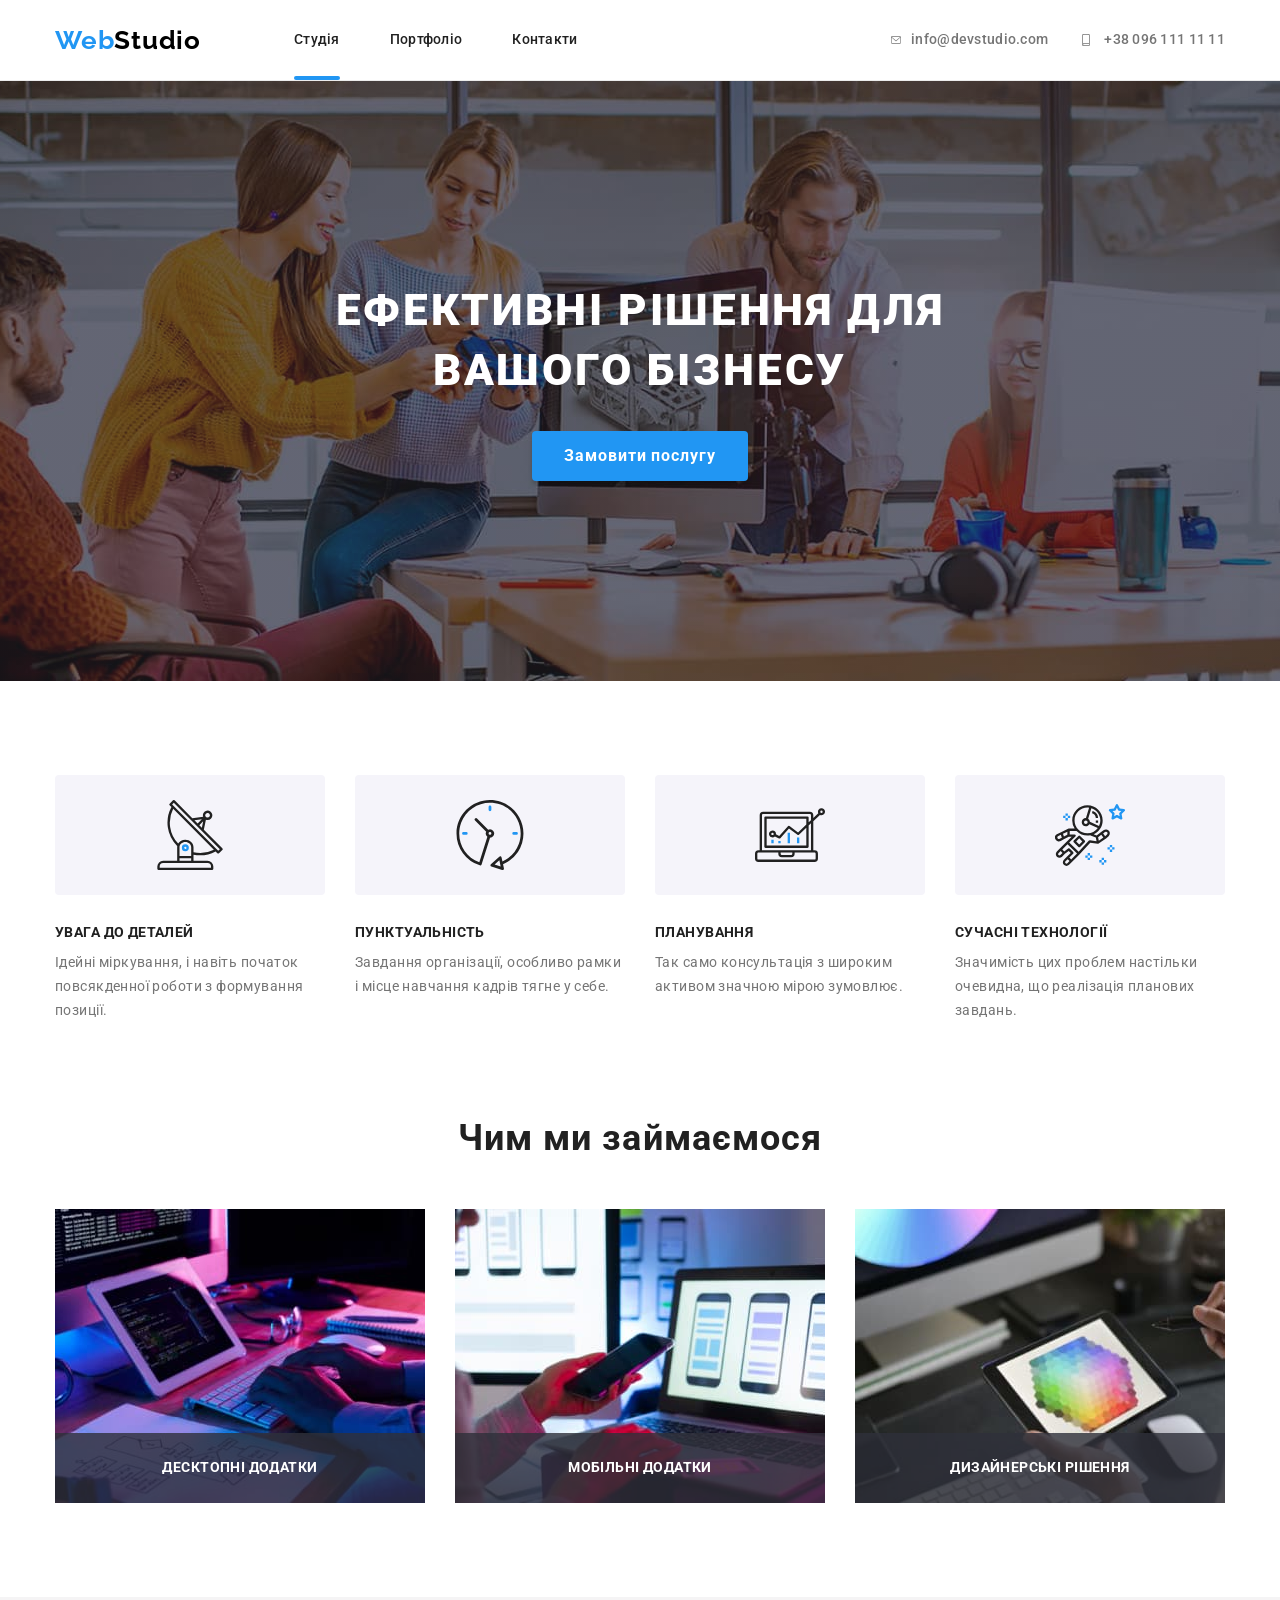
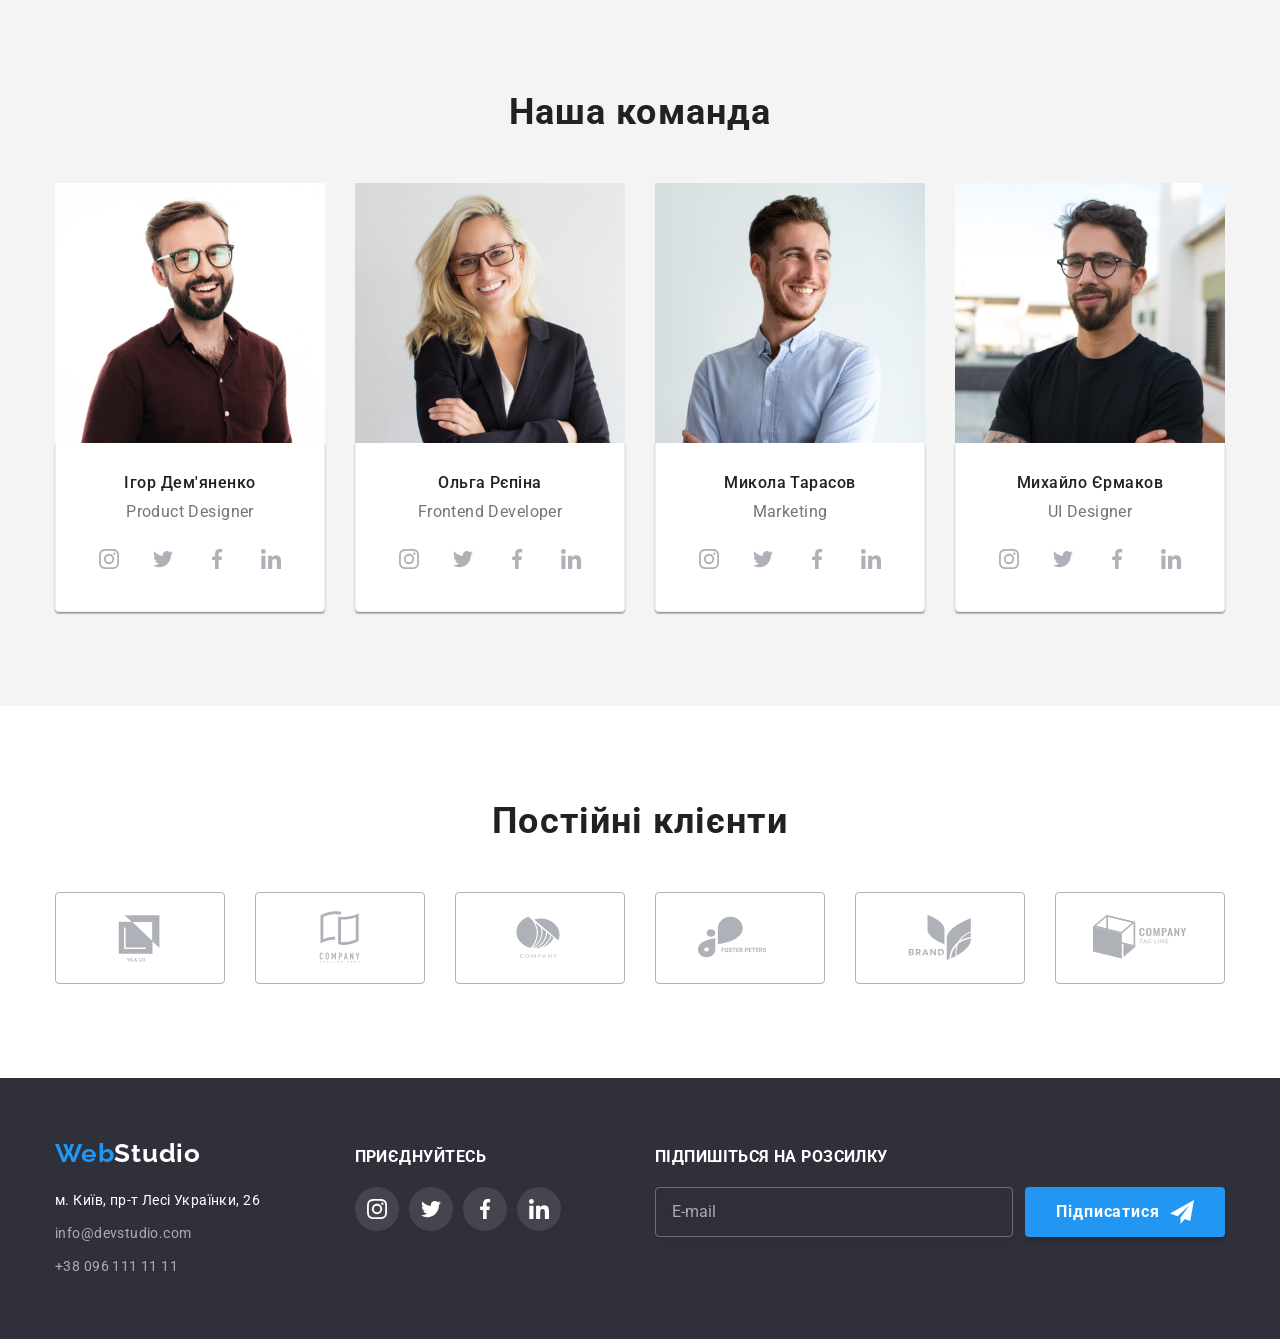
==== commit be67b75a: "finish fixed hw 8" ====
--- a/index.html
+++ b/index.html
@@ -107,7 +107,7 @@
                 </li>
                 <li class="menu-mail-item">
                   <a
-                    class="menu-connect-link link"
+                    class="menu-mail-link link"
                     href="mailto:info@devstudio.com"
                   >
                     info@devstudio.com</a
--- a/css/main.min.css
+++ b/css/main.min.css
@@ -1 +1 @@
-body{font-family:Roboto,sans-serif;color:var(--primery-text-color);background-color:var(--additional-color);font-size:14px;letter-spacing:.03em}html{box-sizing:border-box}*,*::after,*::before{box-sizing:inherit}h1,h2,h3,h4,h5,h6,p{margin:0}ul,ol{margin:0;padding-left:0;list-style:none}.link{text-decoration:none;color:inherit}img{display:block;max-width:100%;height:auto;width:100%}address{font-style:normal}button{cursor:pointer}.is-hidden{visibility:hidden;opacity:0;pointer-events:none}.container{width:100%;padding-left:15px;padding-right:15px;margin:0 auto}@media screen and (min-width: 480px){.container{max-width:480px}}@media screen and (min-width: 768px){.container{max-width:768px}}@media screen and (min-width: 1200px){.container{max-width:1200px}}.section{padding-top:60px;padding-bottom:60px}@media screen and (min-width: 1200px){.section{padding-top:94px;padding-bottom:94px}}:root{--primery-text-color: #757575;--title-text-color: #212121;--accent-color: #2196f3;--additional-color: #ffffff}.clients-title{font-size:28px;line-height:1.17;text-align:center;letter-spacing:.03em;color:var(--title-text-color);margin-bottom:30px}@media screen and (min-width: 1200px){.clients-title{font-size:36px;margin-bottom:50px}}.clients-list{display:flex;flex-wrap:wrap;justify-content:center;gap:30px}.clients-item{width:calc((100% - 30px)/2);height:92px}@media screen and (min-width: 768px){.clients-item{width:calc((100% - 60px)/3)}}@media screen and (min-width: 1200px){.clients-item{width:calc((100% - 150px)/6)}}.clients-link{width:100%;height:100%;display:flex;align-items:center;justify-content:center;color:#afb1b8;border:1px solid #afb1b8;border-radius:4px;transition:color 250ms cubic-bezier(0.4, 0, 0.2, 1),border-color 250ms cubic-bezier(0.4, 0, 0.2, 1)}.clients-link:hover,.clients-link:focus{color:var(--accent-color);border-color:var(--accent-color)}.clients-soc-icon{fill:currentColor}.features{padding-bottom:60px}@media screen and (min-width: 1200px){.features{padding-bottom:0}}.features__list{display:flex;flex-wrap:wrap;gap:30px}.visually-hidden{position:absolute;white-space:nowrap;width:1px;height:1px;overflow:hidden;border:0;padding:0;clip:rect(0 0 0 0);-webkit-clip-path:inset(50%);clip-path:inset(50%);margin:-1px}.features__title{color:var(--title-text-color);font-size:14px;line-height:1.14;letter-spacing:.03em;text-transform:uppercase;margin-bottom:10px}.features__item{width:100%}@media screen and (min-width: 768px){.features__item{width:calc((100% - 30px)/2)}}@media screen and (min-width: 1200px){.features__item{width:calc((100% - 90px)/4)}}.features__text{line-height:1.71}.features__icons{display:flex;width:100%;height:120px;align-items:center;justify-content:center;background-color:#f5f4fa;border-radius:4px;margin-bottom:30px}.footer{padding:60px 0;background-color:#2f303a}.footer .logo{margin-right:0;display:flex;justify-content:center}@media screen and (min-width: 1200px){.footer .logo{display:block}}.footer-wrap{align-items:baseline;justify-content:space-between}@media screen and (min-width: 1200px){.footer-wrap{display:flex}}@media screen and (min-width: 768px){.footer-contacts{display:flex}}@media screen and (min-width: 1200px){.footer-contacts{display:contents}}.footer-left{margin-bottom:60px;margin-right:165px}@media screen and (min-width: 1200px){.footer-left{margin-bottom:0;margin-right:0}}.footer-right{margin-bottom:60px;margin-left:auto;margin-right:auto}@media screen and (min-width: 1200px){.footer-right{margin-bottom:0}}.footer-link{transition:color 250ms cubic-bezier(0.4, 0, 0.2, 1)}.footer-link:hover,.footer-link:focus{color:var(--accent-color)}.address{margin-top:20px;text-align:center}@media screen and (min-width: 1200px){.address{text-align:left}}.footer-item:not(:last-child){margin-bottom:8px}@media screen and (min-width: 1200px){.footer-item:not(:last-child){margin-bottom:9px}}.logo-secondary{color:var(--additional-color)}.footer-link.address{color:var(--additional-color);line-height:1.71;letter-spacing:.03em}.footer-link{color:rgba(255,255,255,.6);line-height:1.71;letter-spacing:.03em;font-style:normal}.footer-title{color:var(--additional-color);font-weight:700;line-height:1.14;letter-spacing:.03em;text-transform:uppercase;text-align:center}@media screen and (min-width: 1200px){.footer-title{text-align:left}}.footer-soc-list{display:flex;justify-items:center;justify-content:center;gap:10px;margin-top:20px}.footer-soc-item{width:44px;height:44px}.footer-soc-link{width:100%;height:100%;display:flex;align-items:center;justify-content:center;border-radius:50%;background-color:rgba(255,255,255,.1);transition:background-color 250ms cubic-bezier(0.4, 0, 0.2, 1)}.footer-soc-link:hover,.footer-soc-link:focus{background-color:var(--accent-color)}.footer-soc-icon{fill:var(--additional-color)}.footer-online-title{line-height:1.14;text-transform:uppercase;color:#fff;margin-bottom:20px;text-align:center}@media screen and (min-width: 1200px){.footer-online-title{text-align:left}}@media screen and (min-width: 1200px){.online-form{display:flex}}.online-input{width:100%;height:50px;margin-bottom:20px;padding:15px 16px;border:1px solid rgba(255,255,255,.3019607843);filter:drop-shadow(0px 4px 4px rgba(0, 0, 0, 0.15));border-radius:4px;color:var(--additional-color);background-color:rgba(0,0,0,0)}.online-input::-moz-placeholder{font-size:16px;line-height:1.25;color:rgba(255,255,255,.6)}.online-input:-ms-input-placeholder{font-size:16px;line-height:1.25;color:rgba(255,255,255,.6)}.online-input::placeholder{font-size:16px;line-height:1.25;color:rgba(255,255,255,.6)}@media screen and (min-width: 768px){.online-input{width:450px;display:flex;margin-left:auto;margin-right:auto}}@media screen and (min-width: 1200px){.online-input{width:358px;margin-right:12px;margin-bottom:0}}.online-button{width:200px;height:50px;font-weight:700;font-size:16px;line-height:1.88;letter-spacing:.06em;display:flex;align-items:center;justify-content:center;gap:10px;color:#fff;background-color:var(--accent-color);box-shadow:0px 4px 4px rgba(0,0,0,.15);border-radius:4px;border:none;margin:0 auto}.online-icon{align-items:center;justify-content:center}.header{background-color:var(--additional-color);border-bottom:1px solid #ececec}.container__header{display:flex;width:100%}.container__connect{margin-left:auto;display:none}@media screen and (min-width: 768px){.container__connect{display:block}}@media screen and (min-width: 1200px){.container__connect{display:flex}}.header-nav{display:flex;align-items:center}.header-nav__list{display:none}@media screen and (min-width: 768px){.header-nav__list{display:flex;gap:50px}}@media screen and (min-width: 1200px){.header-nav__list{display:flex;gap:50px}}@media screen and (min-width: 768px)and (max-width: 1199px){.header-list{display:block;margin-top:21px}}@media screen and (min-width: 1200px){.header-list{display:flex;gap:30px}}@media screen and (min-width: 768px)and (max-width: 1199px){.header-item:not(:last-child){margin-bottom:10px}}.logo{font-family:"Raleway",sans-serif;font-style:normal;color:var(--accent-color);font-weight:700;font-size:26px;line-height:1.19;letter-spacing:.03em;margin-right:93px;margin-left:auto}.logo:hover,.logo:focus{color:var(--accent-color)}.logo-header{color:#000}.header-nav__link{color:var(--title-text-color);font-weight:500;line-height:1.14;letter-spacing:.02em;display:flex;align-items:baseline;padding:32px 0;transition:color 250ms cubic-bezier(0.4, 0, 0.2, 1)}.header-nav__link:hover,.header-nav__link:focus,.header-nav__link .header-nav__link.current{color:var(--accent-color)}.header-nav__item{position:relative}.current::after{content:" ";display:block;position:absolute;bottom:0;height:4px;width:100%;background-color:#2196f3;border-radius:2px}.header-link{color:var(--primery-text-color);font-weight:500;line-height:1.14;letter-spacing:.02em;display:flex;align-items:center;gap:10px;transition:color 250ms cubic-bezier(0.4, 0, 0.2, 1)}.header-link:hover,.header-link:focus{color:var(--accent-color)}@media screen and (min-width: 1200px){.header-link{padding-top:32px;padding-bottom:32px}}.header-icon{fill:currentColor}.menu-open{margin-left:auto;background-color:rgba(0,0,0,0);border:none}@media screen and (min-width: 768px){.menu-open{display:none}}.header-menu{width:100vw;height:100vh;top:0;position:fixed;z-index:1;padding-top:48px;padding-bottom:48px;position:relative;background-color:var(--additional-color);box-shadow:0px 4px 8px rgba(0,0,0,.04),0px 2px 4px rgba(0,0,0,.08),0px 1px 3px rgba(0,0,0,.16)}.header-menu>.container{height:100%;display:flex;flex-direction:column;justify-content:space-between}@media screen and (min-width: 768px){.header-menu{display:none}}.menu-close{width:40px;height:40px;margin-left:auto;background-color:rgba(0,0,0,0);border:none;position:absolute;right:15px;top:10px;display:flex;align-items:center;justify-content:center;transition:color 250ms cubic-bezier(0.4, 0, 0.2, 1)}.menu-close:hover,.menu-close:focus{color:var(--accent-color)}.menu-close-icon{fill:currentColor}.header-menu-list{margin-bottom:32px}.header-menu-item:not(:last-child){margin-bottom:32px}.header-menu-link{font-weight:500;font-size:40px;line-height:1.18;letter-spacing:.02em;color:var(--title-text-color)}.header-menu-link:hover,.header-menu-link:focus{color:var(--accent-color)}.menu-connect{padding-bottom:64px}.menu-connect-item{margin-bottom:32px}.menu-tel-link{font-weight:500;font-size:24px;line-height:1,17;letter-spacing:.02em;color:var(--accent-color)}@media screen and (min-width: 480px){.menu-tel-link{font-size:34px}}.menu-mail-link{font-weight:500;font-size:28px;line-height:1,17;letter-spacing:.02em;color:#757575}.soc-menu-list{display:flex;gap:10px}.soc-menu-item:not(:last-child){border-right:1px solid rgba(33,33,33,.2)}.soc-menu-link{font-weight:500;font-size:12px;line-height:1,22;letter-spacing:.02em;color:var(--accent-color);margin-right:10px}@media screen and (min-width: 480px){.soc-menu-link{font-size:18px}}.hero{padding:118px 0;text-align:center;background-image:linear-gradient(rgba(47, 48, 58, 0.4), rgba(47, 48, 58, 0.4)),url(../images/hero-bg-mob.jpg);background-repeat:no-repeat;background-position:center;background-size:cover;max-width:1600px;margin:0 auto}@media(min-device-pixel-ratio: 2),(-webkit-min-device-pixel-ratio: 2),(min-resolution: 192dpi),(min-resolution: 2dppx){.hero{background-image:linear-gradient(rgba(47, 48, 58, 0.4), rgba(47, 48, 58, 0.4)),url(../images/hero-bg-mob-2x.jpg)}}@media screen and (min-width: 768px){.hero{background-image:linear-gradient(rgba(47, 48, 58, 0.4), rgba(47, 48, 58, 0.4)),url(../images/hero-bg-tablet.jpg)}}@media screen and (min-width: 768px)and (min-device-pixel-ratio: 2),screen and (min-width: 768px)and (-webkit-min-device-pixel-ratio: 2),screen and (min-width: 768px)and (min-resolution: 192dpi),screen and (min-width: 768px)and (min-resolution: 2dppx){.hero{background-image:linear-gradient(rgba(47, 48, 58, 0.4), rgba(47, 48, 58, 0.4)),url(../images/hero-bg-tablet-2x.jpg)}}@media screen and (min-width: 1200px){.hero{padding:200px 0;background-image:linear-gradient(rgba(47, 48, 58, 0.4), rgba(47, 48, 58, 0.4)),url(../images/hero-bg.jpg)}}@media screen and (min-width: 1200px)and (min-device-pixel-ratio: 2),screen and (min-width: 1200px)and (-webkit-min-device-pixel-ratio: 2),screen and (min-width: 1200px)and (min-resolution: 192dpi),screen and (min-width: 1200px)and (min-resolution: 2dppx){.hero{background-image:linear-gradient(rgba(47, 48, 58, 0.4), rgba(47, 48, 58, 0.4)),url(../images/hero-bg-2x.jpg)}}.hero__title{color:var(--additional-color);font-weight:900;font-size:20px;line-height:1.62;text-align:center;letter-spacing:.06em;text-transform:uppercase;max-width:320px;height:64px;margin-right:auto;margin-bottom:30px;margin-left:auto}@media screen and (min-width: 480px){.hero__title{font-size:26px;max-width:360px;height:84px}}@media screen and (min-width: 1200px){.hero__title{font-size:44px;line-height:1.36;max-width:696px;height:120px}}.hero__button{font-family:inherit;color:var(--additional-color);background-color:var(--accent-color);font-weight:700;font-size:16px;line-height:1.88;display:flex;align-items:center;text-align:center;letter-spacing:.06em;padding:10px 32px;min-width:216px;height:50px;box-shadow:0px 4px 4px rgba(0,0,0,.15);border-radius:4px;margin:0 auto;border:none}@media screen and (min-width: 1200px){.hero__button{padding:10px 24px;min-width:200px}}.backdrop{position:fixed;top:0;width:100%;height:100%;background-color:rgba(0,0,0,.2);transition:opacity 250ms cubic-bezier(0.4, 0, 0.2, 1),visibility 250ms cubic-bezier(0.4, 0, 0.2, 1)}.modal{position:absolute;top:50%;left:50%;transform:translate(-50%, -50%);width:100%;min-height:615px;background-color:var(--additional-color);box-shadow:0px 1px 3px rgba(0,0,0,.12),0px 1px 1px rgba(0,0,0,.14),0px 2px 1px rgba(0,0,0,.2);border-radius:4px;padding:40px}@media screen and (min-width: 480px){.modal{width:450px;min-height:609px}}@media screen and (min-width: 1200px){.modal{width:528px;min-height:581px}}.modal-close{width:30px;height:30px;background-color:rgba(0,0,0,0);border-radius:50%;border:1px solid rgba(0,0,0,.1);position:absolute;right:8px;top:8px;display:flex;align-items:center;justify-content:center;transition:color 250ms cubic-bezier(0.4, 0, 0.2, 1)}.modal-close:hover,.modal-close:focus{color:var(--accent-color)}.modal-close-icon{fill:currentColor}.modal-title{font-weight:700;font-size:20px;line-height:1.15;text-align:center;margin-bottom:12px;color:var(--title-text-color)}.modal-field{margin-bottom:10px}.input-label{display:block;font-size:12px;line-height:1.17;margin-bottom:4px;letter-spacing:.01em;color:#757575}.modal-input{width:100%;height:40px;border:1px solid rgba(33,33,33,.2);border-radius:4px;padding:11px 35px;outline:rgba(0,0,0,0);transition:border 250ms cubic-bezier(0.4, 0, 0.2, 1)}.modal-input:focus{border:1px solid #2196f3}.textarea-field{margin-bottom:20px}.modal-textarea{display:block;width:100%;height:120px;border:1px solid rgba(33,33,33,.2);border-radius:4px;padding:12px 16px;resize:none;transition:border 250ms cubic-bezier(0.4, 0, 0.2, 1);outline:none}.modal-textarea:focus{border:1px solid #2196f3}.modal-textarea::-moz-placeholder{font-size:12px;line-height:1.67;letter-spacing:.01em;color:rgba(117,117,117,.5)}.modal-textarea:-ms-input-placeholder{font-size:12px;line-height:1.67;letter-spacing:.01em;color:rgba(117,117,117,.5)}.modal-textarea::placeholder{font-size:12px;line-height:1.67;letter-spacing:.01em;color:rgba(117,117,117,.5)}.modal-button{font-weight:700;font-size:16px;line-height:1.88;padding:10px 52px;display:flex;align-items:center;text-align:center;letter-spacing:.06em;color:var(--additional-color);background-color:#2196f3;box-shadow:0px 4px 4px rgba(0,0,0,.15);min-width:200px;height:50px;border-radius:4px;border:none;margin:0 auto;transition:background-color 250ms cubic-bezier(0.4, 0, 0.2, 1)}.modal-button:focus,.modal-button:hover{background-color:#188ce8}.input-wrap{position:relative}.modal-input-icon{position:absolute;left:12px;top:50%;transform:translateY(-50%);transition:fill 250ms cubic-bezier(0.4, 0, 0.2, 1)}.modal-input:focus+.modal-input-icon{fill:var(--accent-color)}.modal-checkbox{margin-bottom:30px}.checkbox{-webkit-appearance:none;-moz-appearance:none;appearance:none}.checkbox-label{line-height:1.71;color:#757575;margin-left:10px;display:flex;align-items:center;justify-content:center}.checkbox-label span{width:16px;height:15px;border:2px solid #000;border-radius:3px;margin-right:8px;display:flex;align-items:center;justify-content:center;fill:rgba(0,0,0,0);transition:background-color 250ms cubic-bezier(0.4, 0, 0.2, 1),border-color 250ms cubic-bezier(0.4, 0, 0.2, 1),fill 250ms cubic-bezier(0.4, 0, 0.2, 1)}.checkbox:checked+.checkbox-label span{background-color:var(--accent-color);border-color:rgba(0,0,0,0);fill:var(--additional-color)}.checkbox-link{color:var(--accent-color);padding-left:5px}.team{background-color:#f5f4f5}.team-list{display:flex;flex-wrap:wrap;gap:30px}.team-title{margin-bottom:30px}@media screen and (min-width: 1200px){.team-title{margin-bottom:50px}}.team-title-secondary{color:var(--title-text-color);font-weight:500;font-size:16px;line-height:1.19;text-align:center;letter-spacing:.03em;margin-bottom:10px}.team-item{width:100%}@media screen and (min-width: 768px){.team-item{width:calc((100% - 30px)/2)}}@media screen and (min-width: 1200px){.team-item{width:calc((100% - 90px)/4)}}.team-wrap{padding-top:30px;padding-bottom:30px;background-color:var(--additional-color);border-right:1px solid #eee;border-bottom:1px solid #eee;border-left:1px solid #eee;border-radius:0px 0px 4px 4px;box-shadow:0px 1px 3px rgba(0,0,0,.12),0px 1px 1px rgba(0,0,0,.14),0px 2px 1px rgba(0,0,0,.2)}.team-text{font-size:16px;line-height:1.19;text-align:center;margin-bottom:16px}.team-soc-list{display:flex;justify-content:center;gap:10px}.team-soc-item{width:44px;height:44px}.team-soc-link{width:100%;height:100%;display:flex;align-items:center;justify-content:center;border-radius:50%;color:#afb1b8;transition:color 250ms cubic-bezier(0.4, 0, 0.2, 1),background-color 250ms cubic-bezier(0.4, 0, 0.2, 1)}.team-soc-link:hover,.team-soc-link:focus{background-color:var(--accent-color);color:var(--additional-color)}.team-soc-icon{fill:currentColor}.works{display:none}@media screen and (min-width: 1200px){.works{display:flex}}.works-title{margin-bottom:50px}.works-item{width:calc((100% - 60px)/3);position:relative}.works-list{display:flex;gap:30px}.works-title,.team-title{color:var(--title-text-color);font-size:28px;line-height:1.17;text-align:center;letter-spacing:.03em}@media screen and (min-width: 1200px){.works-title,.team-title{font-size:36px}}.works-top{display:flex}.works-text{position:absolute;bottom:0;padding-top:27px;width:100%;height:70px;font-weight:700;line-height:1.14;text-align:center;text-transform:uppercase;color:var(--additional-color);background-color:rgba(47,48,58,.8);align-items:center;justify-content:center}.portfolio{background-color:var(--additional-color)}.filter-list{display:flex;gap:8px;justify-content:center;margin-bottom:50px}.button{color:var(--title-text-color);background:#f5f4fa;font-family:inherit;font-weight:500;font-size:16px;line-height:1.62;text-align:center;letter-spacing:.03em;border-radius:4px;padding:6px 25px;min-width:73px;border:none;transition:color 250ms cubic-bezier(0.4, 0, 0.2, 1),background-color 250ms cubic-bezier(0.4, 0, 0.2, 1),box-shadow 250ms cubic-bezier(0.4, 0, 0.2, 1)}.button:hover,.button:focus{color:var(--additional-color);background-color:var(--accent-color);box-shadow:0px 3px 1px rgba(0,0,0,.1),0px 1px 2px rgba(0,0,0,.08),0px 2px 2px rgba(0,0,0,.12)}.filter{display:flex;flex-wrap:wrap;gap:30px}.filter-item{width:calc((100% - 60px)/3)}.filter-item:hover .filter-top-text,.filter-item:focus .filter-top-text{transform:translateX(0)}.filter-link{display:block;transition:box-shadow 250ms cubic-bezier(0.4, 0, 0.2, 1)}.filter-link:hover,.filter-link:focus{box-shadow:0px 1px 1px rgba(0,0,0,.12),0px 4px 4px rgba(0,0,0,.06),1px 4px 6px rgba(0,0,0,.16)}.filter-top-wrap{position:relative;overflow:hidden}.filter-top-text{position:absolute;top:0;padding:63px 24px;height:100%;font-size:18px;line-height:1.56;color:var(--additional-color);background-color:rgba(33,150,243,.9);transform:translateY(100%);transition:transform 250ms cubic-bezier(0.4, 0, 0.2, 1)}.filter-wrap{padding:20px 24px;background-color:var(--additional-color);border-right:1px solid #eee;border-bottom:1px solid #eee;border-left:1px solid #eee}.filter-title{color:var(--title-text-color);font-size:18px;line-height:2;letter-spacing:.06em;margin-bottom:4px}.filter-text{color:var(--primery-text-color);font-size:16px;line-height:1.88;letter-spacing:.03em}/*# sourceMappingURL=main.min.css.map */+body{font-family:Roboto,sans-serif;color:var(--primery-text-color);background-color:var(--additional-color);font-size:14px;letter-spacing:.03em}html{box-sizing:border-box}*,*::after,*::before{box-sizing:inherit}h1,h2,h3,h4,h5,h6,p{margin:0}ul,ol{margin:0;padding-left:0;list-style:none}.link{text-decoration:none;color:inherit}img{display:block;max-width:100%;height:auto;width:100%}address{font-style:normal}button{cursor:pointer}.is-hidden{visibility:hidden;opacity:0;pointer-events:none}.container{width:100%;padding-left:15px;padding-right:15px;margin:0 auto}@media screen and (min-width: 480px){.container{max-width:480px}}@media screen and (min-width: 768px){.container{max-width:768px}}@media screen and (min-width: 1200px){.container{max-width:1200px}}.section{padding-top:60px;padding-bottom:60px}@media screen and (min-width: 1200px){.section{padding-top:94px;padding-bottom:94px}}:root{--primery-text-color: #757575;--title-text-color: #212121;--accent-color: #2196f3;--additional-color: #ffffff}.clients-title{font-size:28px;line-height:1.17;text-align:center;letter-spacing:.03em;color:var(--title-text-color);margin-bottom:30px}@media screen and (min-width: 1200px){.clients-title{font-size:36px;margin-bottom:50px}}.clients-list{display:flex;flex-wrap:wrap;justify-content:center;gap:30px}.clients-item{width:calc((100% - 30px)/2);height:92px}@media screen and (min-width: 768px){.clients-item{width:calc((100% - 60px)/3)}}@media screen and (min-width: 1200px){.clients-item{width:calc((100% - 150px)/6)}}.clients-link{width:100%;height:100%;display:flex;align-items:center;justify-content:center;color:#afb1b8;border:1px solid #afb1b8;border-radius:4px;transition:color 250ms cubic-bezier(0.4, 0, 0.2, 1),border-color 250ms cubic-bezier(0.4, 0, 0.2, 1)}.clients-link:hover,.clients-link:focus{color:var(--accent-color);border-color:var(--accent-color)}.clients-soc-icon{fill:currentColor}.features{padding-bottom:60px}@media screen and (min-width: 1200px){.features{padding-bottom:0}}.features__list{display:flex;flex-wrap:wrap;gap:30px}.visually-hidden{position:absolute;white-space:nowrap;width:1px;height:1px;overflow:hidden;border:0;padding:0;clip:rect(0 0 0 0);-webkit-clip-path:inset(50%);clip-path:inset(50%);margin:-1px}.features__title{color:var(--title-text-color);font-size:14px;line-height:1.14;letter-spacing:.03em;text-transform:uppercase;margin-bottom:10px}@media screen and (min-width: 320px)and (max-width: 767px){.features__title{text-align:center}}.features__item{width:100%}@media screen and (min-width: 768px){.features__item{width:calc((100% - 30px)/2)}}@media screen and (min-width: 1200px){.features__item{width:calc((100% - 90px)/4)}}.features__text{line-height:1.71}.features__icons{display:flex;width:100%;height:120px;align-items:center;justify-content:center;background-color:#f5f4fa;border-radius:4px;margin-bottom:30px}.footer{padding:60px 0;background-color:#2f303a}.footer .logo{margin-right:0;display:flex;justify-content:center}@media screen and (min-width: 1200px){.footer .logo{display:block}}.footer-wrap{align-items:baseline;justify-content:space-between}@media screen and (min-width: 1200px){.footer-wrap{display:flex}}@media screen and (min-width: 320px)and (max-width: 1199px){.footer-contacts{margin-bottom:60px}}@media screen and (min-width: 768px){.footer-contacts{display:flex;justify-content:space-around}}@media screen and (min-width: 1200px){.footer-contacts{display:contents}}@media screen and (min-width: 320px)and (max-width: 767px){.footer-left{margin-bottom:60px}}@media screen and (min-width: 1200px){.footer-left{margin-bottom:0;margin-right:0}}@media screen and (min-width: 320px)and (max-width: 767px){.footer-right{margin-left:auto;margin-right:auto}}@media screen and (min-width: 1200px){.footer-right{margin-bottom:0}}.footer-link{transition:color 250ms cubic-bezier(0.4, 0, 0.2, 1)}.footer-link:hover,.footer-link:focus{color:var(--accent-color)}.address{margin-top:20px;text-align:center}@media screen and (min-width: 1200px){.address{text-align:left}}.footer-item:not(:last-child){margin-bottom:8px}@media screen and (min-width: 1200px){.footer-item:not(:last-child){margin-bottom:9px}}.logo-secondary{color:var(--additional-color)}.footer-link.address{color:var(--additional-color);line-height:1.71;letter-spacing:.03em}.footer-link{color:rgba(255,255,255,.6);line-height:1.71;letter-spacing:.03em;font-style:normal}.footer-title{color:var(--additional-color);font-weight:700;line-height:1.14;letter-spacing:.03em;text-transform:uppercase;text-align:center}@media screen and (min-width: 1200px){.footer-title{text-align:left}}.footer-soc-list{display:flex;justify-items:center;justify-content:center;gap:10px;margin-top:20px}.footer-soc-item{width:44px;height:44px}.footer-soc-link{width:100%;height:100%;display:flex;align-items:center;justify-content:center;border-radius:50%;background-color:rgba(255,255,255,.1);transition:background-color 250ms cubic-bezier(0.4, 0, 0.2, 1)}.footer-soc-link:hover,.footer-soc-link:focus{background-color:var(--accent-color)}.footer-soc-icon{fill:var(--additional-color)}.footer-online-title{line-height:1.14;text-transform:uppercase;color:#fff;margin-bottom:20px;text-align:center}@media screen and (min-width: 1200px){.footer-online-title{text-align:left}}@media screen and (min-width: 1200px){.online-form{display:flex}}.online-input{width:100%;height:50px;margin-bottom:20px;padding:15px 16px;border:1px solid rgba(255,255,255,.3019607843);filter:drop-shadow(0px 4px 4px rgba(0, 0, 0, 0.15));border-radius:4px;color:var(--additional-color);background-color:rgba(0,0,0,0)}.online-input::-moz-placeholder{font-size:16px;line-height:1.25;color:rgba(255,255,255,.6)}.online-input:-ms-input-placeholder{font-size:16px;line-height:1.25;color:rgba(255,255,255,.6)}.online-input::placeholder{font-size:16px;line-height:1.25;color:rgba(255,255,255,.6)}@media screen and (min-width: 768px){.online-input{width:450px;display:flex;margin-left:auto;margin-right:auto}}@media screen and (min-width: 1200px){.online-input{width:358px;margin-right:12px;margin-bottom:0}}.online-button{width:200px;height:50px;font-weight:700;font-size:16px;line-height:1.88;letter-spacing:.06em;display:flex;align-items:center;justify-content:center;gap:10px;color:#fff;background-color:var(--accent-color);box-shadow:0px 4px 4px rgba(0,0,0,.15);border-radius:4px;border:none;margin:0 auto}.online-icon{align-items:center;justify-content:center}.header{background-color:var(--additional-color);border-bottom:1px solid #ececec}@media screen and (min-width: 320px)and (max-width: 767px){.header{height:60px}}.container__header{display:flex;width:100%}.container__connect{margin-left:auto;display:none}@media screen and (min-width: 768px){.container__connect{display:block}}@media screen and (min-width: 1200px){.container__connect{display:flex}}.header-nav{display:flex;align-items:center}.header-nav__list{display:none}@media screen and (min-width: 768px){.header-nav__list{display:flex;gap:50px}}@media screen and (min-width: 768px)and (max-width: 1199px){.header-list{display:block;margin-top:21px}}@media screen and (min-width: 1200px){.header-list{display:flex;gap:30px}}@media screen and (min-width: 768px)and (max-width: 1199px){.header-item:not(:last-child){margin-bottom:10px}}.logo{font-family:"Raleway",sans-serif;font-style:normal;color:var(--accent-color);font-weight:700;font-size:26px;line-height:1.19;letter-spacing:.03em;margin-left:auto}.logo:hover,.logo:focus{color:var(--accent-color)}@media screen and (min-width: 320px)and (max-width: 767px){.logo{font-size:24px;line-height:1.17}}@media screen and (min-width: 768px){.logo{margin-right:93px}}.logo-header{color:#000}.header-nav__link{color:var(--title-text-color);font-weight:500;line-height:1.14;letter-spacing:.02em;display:flex;align-items:baseline;padding:32px 0;transition:color 250ms cubic-bezier(0.4, 0, 0.2, 1)}.header-nav__link:hover,.header-nav__link:focus,.header-nav__link .header-nav__link.current{color:var(--accent-color)}.header-nav__item{position:relative}@media screen and (min-width: 768px){.current::after{content:" ";display:block;position:absolute;bottom:0;height:4px;width:100%;background-color:#2196f3;border-radius:2px}}.header-link{color:var(--primery-text-color);font-weight:500;line-height:1.14;letter-spacing:.02em;display:flex;align-items:center;gap:10px;transition:color 250ms cubic-bezier(0.4, 0, 0.2, 1)}.header-link:hover,.header-link:focus{color:var(--accent-color)}@media screen and (min-width: 768px)and (max-width: 1199px){.header-link{font-size:12px}}@media screen and (min-width: 1200px){.header-link{padding-top:32px;padding-bottom:32px}}.header-icon{fill:currentColor}.menu-open{margin-left:auto;margin-top:10px;background-color:rgba(0,0,0,0);border:none}@media screen and (min-width: 768px){.menu-open{display:none}}.header-menu{width:100vw;height:100vh;top:0;position:fixed;z-index:1;padding:48px 40px;background-color:var(--additional-color);box-shadow:0px 4px 8px rgba(0,0,0,.04),0px 2px 4px rgba(0,0,0,.08),0px 1px 3px rgba(0,0,0,.16)}.header-menu>.container{height:100%;display:flex;flex-direction:column;justify-content:space-between}@media screen and (min-width: 768px){.header-menu{display:none}}.menu-close{width:40px;height:40px;margin-left:auto;background-color:rgba(0,0,0,0);border:none;position:absolute;right:15px;top:10px;display:flex;align-items:center;justify-content:center;transition:color 250ms cubic-bezier(0.4, 0, 0.2, 1)}.menu-close:hover,.menu-close:focus{color:var(--accent-color)}.menu-close-icon{fill:currentColor}.header-menu-list{margin-bottom:32px}.header-menu-item:not(:last-child){margin-bottom:32px}.header-menu-link{font-weight:500;font-size:40px;line-height:1.18;letter-spacing:.02em;color:var(--title-text-color)}.header-menu-link:hover,.header-menu-link:focus{color:var(--accent-color)}.header-menu-link.current{color:var(--accent-color)}.menu-connect{padding-bottom:64px}.menu-connect-item{margin-bottom:32px}.menu-tel-link{font-weight:500;font-size:24px;line-height:1,17;letter-spacing:.02em;color:var(--accent-color)}@media screen and (min-width: 480px){.menu-tel-link{font-size:34px}}.menu-mail-link{font-weight:500;font-size:14px;line-height:1,17;letter-spacing:.02em;color:#757575}@media screen and (min-width: 480px){.menu-mail-link{font-size:24px}}.soc-menu-list{display:flex;gap:10px}.soc-menu-item:not(:last-child){border-right:1px solid rgba(33,33,33,.2)}.soc-menu-link{font-weight:500;font-size:12px;line-height:1,22;letter-spacing:.02em;color:var(--accent-color);margin-right:10px}@media screen and (min-width: 480px){.soc-menu-link{font-size:18px}}.hero{padding:118px 0;text-align:center;background-image:linear-gradient(rgba(47, 48, 58, 0.4), rgba(47, 48, 58, 0.4)),url(../images/hero-bg-mob.jpg);background-repeat:no-repeat;background-position:center;background-size:cover;max-width:1600px;margin:0 auto}@media(min-device-pixel-ratio: 2),(-webkit-min-device-pixel-ratio: 2),(min-resolution: 192dpi),(min-resolution: 2dppx){.hero{background-image:linear-gradient(rgba(47, 48, 58, 0.4), rgba(47, 48, 58, 0.4)),url(../images/hero-bg-mob-2x.jpg)}}@media screen and (min-width: 768px){.hero{background-image:linear-gradient(rgba(47, 48, 58, 0.4), rgba(47, 48, 58, 0.4)),url(../images/hero-bg-tablet.jpg)}}@media screen and (min-width: 768px)and (min-device-pixel-ratio: 2),screen and (min-width: 768px)and (-webkit-min-device-pixel-ratio: 2),screen and (min-width: 768px)and (min-resolution: 192dpi),screen and (min-width: 768px)and (min-resolution: 2dppx){.hero{background-image:linear-gradient(rgba(47, 48, 58, 0.4), rgba(47, 48, 58, 0.4)),url(../images/hero-bg-tablet-2x.jpg)}}@media screen and (min-width: 1200px){.hero{padding:200px 0;background-image:linear-gradient(rgba(47, 48, 58, 0.4), rgba(47, 48, 58, 0.4)),url(../images/hero-bg.jpg)}}@media screen and (min-width: 1200px)and (min-device-pixel-ratio: 2),screen and (min-width: 1200px)and (-webkit-min-device-pixel-ratio: 2),screen and (min-width: 1200px)and (min-resolution: 192dpi),screen and (min-width: 1200px)and (min-resolution: 2dppx){.hero{background-image:linear-gradient(rgba(47, 48, 58, 0.4), rgba(47, 48, 58, 0.4)),url(../images/hero-bg-2x.jpg)}}.hero__title{color:var(--additional-color);font-weight:900;font-size:20px;line-height:1.62;text-align:center;letter-spacing:.06em;text-transform:uppercase;max-width:320px;height:64px;margin-right:auto;margin-bottom:30px;margin-left:auto}@media screen and (min-width: 480px){.hero__title{font-size:26px;max-width:360px;height:84px}}@media screen and (min-width: 1200px){.hero__title{font-size:44px;line-height:1.36;max-width:696px;height:120px}}.hero__button{font-family:inherit;color:var(--additional-color);background-color:var(--accent-color);font-weight:700;font-size:16px;line-height:1.88;display:flex;align-items:center;text-align:center;letter-spacing:.06em;padding:10px 24px;min-width:200px;height:50px;box-shadow:0px 4px 4px rgba(0,0,0,.15);border-radius:4px;margin:0 auto;border:none}@media screen and (min-width: 1200px){.hero__button{padding:10px 32px;min-width:216px}}.backdrop{position:fixed;top:0;width:100%;height:100%;background-color:rgba(0,0,0,.2);transition:opacity 250ms cubic-bezier(0.4, 0, 0.2, 1),visibility 250ms cubic-bezier(0.4, 0, 0.2, 1)}.modal{position:absolute;top:50%;left:50%;transform:translate(-50%, -50%);width:100%;min-height:615px;background-color:var(--additional-color);box-shadow:0px 1px 3px rgba(0,0,0,.12),0px 1px 1px rgba(0,0,0,.14),0px 2px 1px rgba(0,0,0,.2);border-radius:4px;padding:40px}@media screen and (min-width: 480px){.modal{width:450px;min-height:609px}}@media screen and (min-width: 1200px){.modal{width:528px;min-height:581px}}.modal-close{width:30px;height:30px;background-color:rgba(0,0,0,0);border-radius:50%;border:1px solid rgba(0,0,0,.1);position:absolute;right:8px;top:8px;display:flex;align-items:center;justify-content:center;transition:color 250ms cubic-bezier(0.4, 0, 0.2, 1)}.modal-close:hover,.modal-close:focus{color:var(--accent-color)}.modal-close-icon{fill:currentColor}.modal-title{font-weight:700;font-size:20px;line-height:1.15;text-align:center;margin-bottom:12px;color:var(--title-text-color)}.modal-field{margin-bottom:10px}.input-label{display:block;font-size:12px;line-height:1.17;margin-bottom:4px;letter-spacing:.01em;color:#757575}.modal-input{width:100%;height:40px;border:1px solid rgba(33,33,33,.2);border-radius:4px;padding:11px 35px;outline:rgba(0,0,0,0);transition:border 250ms cubic-bezier(0.4, 0, 0.2, 1)}.modal-input:focus{border:1px solid #2196f3}.textarea-field{margin-bottom:20px}.modal-textarea{display:block;width:100%;height:120px;border:1px solid rgba(33,33,33,.2);border-radius:4px;padding:12px 16px;resize:none;transition:border 250ms cubic-bezier(0.4, 0, 0.2, 1);outline:none}.modal-textarea:focus{border:1px solid #2196f3}.modal-textarea::-moz-placeholder{font-size:12px;line-height:1.67;letter-spacing:.01em;color:rgba(117,117,117,.5)}.modal-textarea:-ms-input-placeholder{font-size:12px;line-height:1.67;letter-spacing:.01em;color:rgba(117,117,117,.5)}.modal-textarea::placeholder{font-size:12px;line-height:1.67;letter-spacing:.01em;color:rgba(117,117,117,.5)}.modal-button{font-weight:700;font-size:16px;line-height:1.88;padding:10px 52px;display:flex;align-items:center;text-align:center;letter-spacing:.06em;color:var(--additional-color);background-color:#2196f3;box-shadow:0px 4px 4px rgba(0,0,0,.15);min-width:200px;height:50px;border-radius:4px;border:none;margin:0 auto;transition:background-color 250ms cubic-bezier(0.4, 0, 0.2, 1)}.modal-button:focus,.modal-button:hover{background-color:#188ce8}.input-wrap{position:relative}.modal-input-icon{position:absolute;left:12px;top:50%;transform:translateY(-50%);transition:fill 250ms cubic-bezier(0.4, 0, 0.2, 1)}.modal-input:focus+.modal-input-icon{fill:var(--accent-color)}.modal-checkbox{margin-bottom:30px}.checkbox{-webkit-appearance:none;-moz-appearance:none;appearance:none}.checkbox-label{font-size:12px;line-height:1.17;color:#757575;margin-left:10px;display:flex;align-items:center;justify-content:center}@media screen and (min-width: 1200px){.checkbox-label{font-size:14px;line-height:1.71}}.checkbox-label span{width:16px;height:15px;border:2px solid #000;border-radius:3px;margin-right:8px;display:flex;align-items:center;justify-content:center;fill:rgba(0,0,0,0);transition:background-color 250ms cubic-bezier(0.4, 0, 0.2, 1),border-color 250ms cubic-bezier(0.4, 0, 0.2, 1),fill 250ms cubic-bezier(0.4, 0, 0.2, 1)}.checkbox:checked+.checkbox-label span{background-color:var(--accent-color);border-color:rgba(0,0,0,0);fill:var(--additional-color)}.checkbox-link{color:var(--accent-color);padding-left:5px}.team{background-color:#f5f4f5}.team-list{display:flex;flex-wrap:wrap;gap:30px}.team-title{margin-bottom:30px}@media screen and (min-width: 1200px){.team-title{margin-bottom:50px}}.team-title-secondary{color:var(--title-text-color);font-weight:500;font-size:16px;line-height:1.19;text-align:center;letter-spacing:.03em;margin-bottom:10px}.team-item{width:100%}@media screen and (min-width: 768px){.team-item{width:calc((100% - 30px)/2)}}@media screen and (min-width: 1200px){.team-item{width:calc((100% - 90px)/4)}}.team-wrap{padding-top:30px;padding-bottom:30px;background-color:var(--additional-color);border-right:1px solid #eee;border-bottom:1px solid #eee;border-left:1px solid #eee;border-radius:0px 0px 4px 4px;box-shadow:0px 1px 3px rgba(0,0,0,.12),0px 1px 1px rgba(0,0,0,.14),0px 2px 1px rgba(0,0,0,.2)}.team-text{font-size:16px;line-height:1.19;text-align:center;margin-bottom:16px}.team-soc-list{display:flex;justify-content:center;gap:10px}.team-soc-item{width:44px;height:44px}.team-soc-link{width:100%;height:100%;display:flex;align-items:center;justify-content:center;border-radius:50%;color:#afb1b8;transition:color 250ms cubic-bezier(0.4, 0, 0.2, 1),background-color 250ms cubic-bezier(0.4, 0, 0.2, 1)}.team-soc-link:hover,.team-soc-link:focus{background-color:var(--accent-color);color:var(--additional-color)}.team-soc-icon{fill:currentColor}.works{display:none}@media screen and (min-width: 1200px){.works{display:flex}}.works-title{margin-bottom:50px}.works-item{width:calc((100% - 60px)/3);position:relative}.works-list{display:flex;gap:30px}.works-title,.team-title{color:var(--title-text-color);font-size:28px;line-height:1.17;text-align:center;letter-spacing:.03em}@media screen and (min-width: 1200px){.works-title,.team-title{font-size:36px}}.works-top{display:flex}.works-text{position:absolute;bottom:0;padding-top:27px;width:100%;height:70px;font-weight:700;line-height:1.14;text-align:center;text-transform:uppercase;color:var(--additional-color);background-color:rgba(47,48,58,.8);align-items:center;justify-content:center}.portfolio{background-color:var(--additional-color)}.filter-list{display:flex;gap:8px;justify-content:center;margin-bottom:50px}.button{color:var(--title-text-color);background:#f5f4fa;font-family:inherit;font-weight:500;font-size:16px;line-height:1.62;text-align:center;letter-spacing:.03em;border-radius:4px;padding:6px 25px;min-width:73px;border:none;transition:color 250ms cubic-bezier(0.4, 0, 0.2, 1),background-color 250ms cubic-bezier(0.4, 0, 0.2, 1),box-shadow 250ms cubic-bezier(0.4, 0, 0.2, 1)}.button:hover,.button:focus{color:var(--additional-color);background-color:var(--accent-color);box-shadow:0px 3px 1px rgba(0,0,0,.1),0px 1px 2px rgba(0,0,0,.08),0px 2px 2px rgba(0,0,0,.12)}.filter{display:flex;flex-wrap:wrap;gap:30px}.filter-item{width:calc((100% - 60px)/3)}.filter-item:hover .filter-top-text,.filter-item:focus .filter-top-text{transform:translateX(0)}.filter-link{display:block;transition:box-shadow 250ms cubic-bezier(0.4, 0, 0.2, 1)}.filter-link:hover,.filter-link:focus{box-shadow:0px 1px 1px rgba(0,0,0,.12),0px 4px 4px rgba(0,0,0,.06),1px 4px 6px rgba(0,0,0,.16)}.filter-top-wrap{position:relative;overflow:hidden}.filter-top-text{position:absolute;top:0;padding:63px 24px;height:100%;font-size:18px;line-height:1.56;color:var(--additional-color);background-color:rgba(33,150,243,.9);transform:translateY(100%);transition:transform 250ms cubic-bezier(0.4, 0, 0.2, 1)}.filter-wrap{padding:20px 24px;background-color:var(--additional-color);border-right:1px solid #eee;border-bottom:1px solid #eee;border-left:1px solid #eee}.filter-title{color:var(--title-text-color);font-size:18px;line-height:2;letter-spacing:.06em;margin-bottom:4px}.filter-text{color:var(--primery-text-color);font-size:16px;line-height:1.88;letter-spacing:.03em}/*# sourceMappingURL=main.min.css.map */
